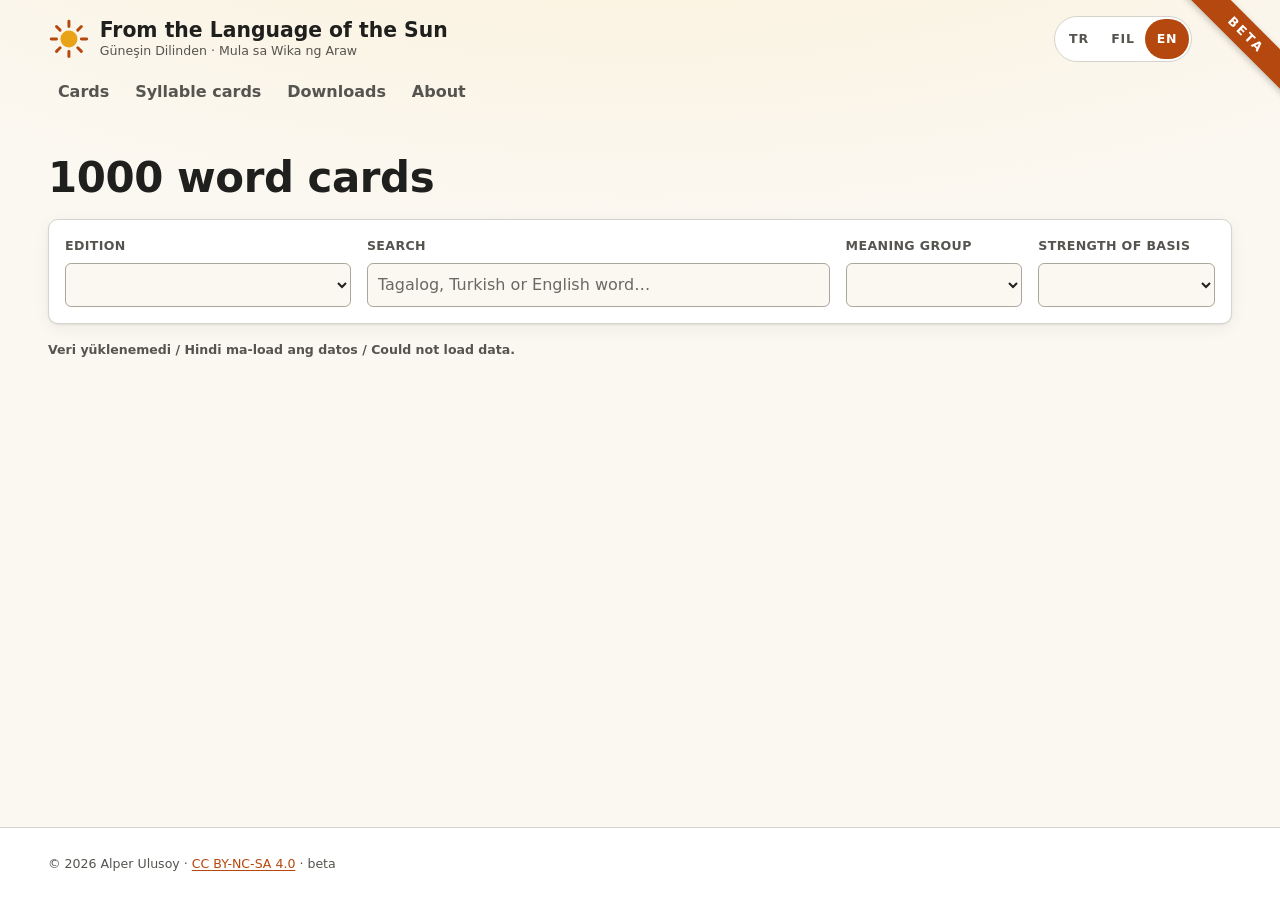
==== en/index.html @ 70baeb2d "Dil adresi: /en/" ====
<!doctype html>
<html lang="en" data-root="../" data-ui="en">
<head>
<meta charset="utf-8">

<meta name="viewport" content="width=device-width, initial-scale=1">
<title>Güneşin Dilinden · Mula sa Wika ng Araw · From the Language of the Sun (beta)</title>
<meta name="description" content="Ücretsiz 1000 kelimelik resimli kart projesi: Türkçe ↔ Filipince (Tagalog) ↔ English. Güneş Dil Teorisi okumaları ezber köprüsü olarak kullanılır.">
<meta name="theme-color" content="#B5480E">
<link rel="icon" href="data:image/svg+xml,%3Csvg xmlns='http://www.w3.org/2000/svg' viewBox='0 0 64 64'%3E%3Ccircle cx='32' cy='32' r='14' fill='%23E8A317'/%3E%3Cg stroke='%23B5480E' stroke-width='5' stroke-linecap='round'%3E%3Cpath d='M32 4v8M32 52v8M4 32h8M52 32h8M12 12l6 6M46 46l6 6M12 52l6-6M46 18l6-6'/%3E%3C/g%3E%3C/svg%3E">
<link rel="stylesheet" href="../style.css">
<link rel="canonical" href="https://alperu82.github.io/gunesin-dilinden/en/">
<link rel="alternate" hreflang="tr" href="https://alperu82.github.io/gunesin-dilinden/tr/">
<link rel="alternate" hreflang="fil" href="https://alperu82.github.io/gunesin-dilinden/fil/">
<link rel="alternate" hreflang="en" href="https://alperu82.github.io/gunesin-dilinden/en/">
</head>
<body>
<a class="skip" href="#main" data-i18n="skip">İçeriğe geç</a>
<div class="ribbon" aria-hidden="true"><span>BETA</span></div>

<header class="site-header">
  <div class="wrap header-row">
    <a class="brand" href="#/kartlar" aria-label="Güneşin Dilinden">
      <svg class="sun" viewBox="0 0 64 64" aria-hidden="true" focusable="false">
        <circle cx="32" cy="32" r="13" fill="#E8A317"/>
        <g stroke="#B5480E" stroke-width="4.5" stroke-linecap="round">
          <path d="M32 5v8M32 51v8M5 32h8M51 32h8M13 13l5.5 5.5M45.5 45.5 51 51M13 51l5.5-5.5M45.5 18.5 51 13"/>
        </g>
      </svg>
      <span class="brand-text">
        <span class="brand-title" id="brand-title">Güneşin Dilinden</span>
        <span class="brand-sub" id="brand-sub">Mula sa Wika ng Araw · From the Language of the Sun</span>
      </span>
    </a>
    <div class="lang" role="group" aria-label="Dil / Wika / Language" id="lang-switch">
      <button type="button" data-lang="tr" lang="tr">TR</button>
      <button type="button" data-lang="fil" lang="fil">FIL</button>
      <button type="button" data-lang="en" lang="en">EN</button>
    </div>
  </div>
  <nav class="wrap nav" aria-label="main">
    <a href="#/kartlar" data-route="kartlar" data-i18n="nav_cards">Kartlar</a>
    <a href="#/hece" data-route="hece" data-i18n="nav_hece">Hece kartları</a>
    <a href="#/indir" data-route="indir" data-i18n="nav_dl">İndir</a>
    <a href="#/hakkinda" data-route="hakkinda" data-i18n="nav_about">Hakkında</a>
  </nav>
</header>

<main id="main" class="wrap" tabindex="-1">
  <!-- KARTLAR -->
  <section id="page-kartlar" class="page" aria-labelledby="h-cards">
    <h1 id="h-cards" data-i18n="cards_h">1000 kelime kartı</h1>
    <p class="lead" id="edition-lead"></p>
    <form class="filters" id="filters" role="search" onsubmit="return false">
      <div class="field field-ed">
        <label for="f-ed" data-i18n="f_ed">Baskı</label>
        <select id="f-ed"></select>
      </div>
      <div class="field field-q">
        <label for="f-q" data-i18n="f_q">Ara</label>
        <input id="f-q" type="search" autocomplete="off" spellcheck="false">
      </div>
      <div class="field">
        <label for="f-g" data-i18n="f_g">Anlam grubu</label>
        <select id="f-g"></select>
      </div>
      <div class="field">
        <label for="f-s" data-i18n="f_s">Dayanak gücü</label>
        <select id="f-s"></select>
      </div>
    </form>
    <p class="count" id="count" role="status" aria-live="polite"></p>
    <ul class="grid" id="grid"></ul>
    <div class="more-wrap"><button type="button" class="btn" id="more" hidden data-i18n="more">Daha fazla göster</button></div>
  </section>

  <!-- HECE -->
  <section id="page-hece" class="page" aria-labelledby="h-hece" hidden>
    <h1 id="h-hece" data-i18n="hece_h">Hece kartları</h1>
    <p class="lead" data-i18n="hece_lead"></p>
    <div class="filters filters-one">
      <div class="field">
        <label for="hece-ed" data-i18n="f_ed">Baskı</label>
        <select id="hece-ed"></select>
      </div>
    </div>
    <ul class="hece-grid" id="hece-grid"></ul>
  </section>

  <!-- İNDİR -->
  <section id="page-indir" class="page" aria-labelledby="h-dl" hidden>
    <h1 id="h-dl" data-i18n="dl_h">İndir</h1>
    <p class="lead" data-i18n="dl_lead"></p>
    <ul class="dl-list" id="dl-list"></ul>
    <h2 data-i18n="dl_data_h">Açık veri</h2>
    <p data-i18n-html="dl_data"></p>
  </section>

  <!-- HAKKINDA -->
  <section id="page-hakkinda" class="page prose" aria-labelledby="h-about" hidden>
    <div id="about"></div>
  </section>
</main>

<footer class="site-footer">
  <div class="wrap">
    <p data-i18n-html="footer"></p>
  </div>
</footer>

<dialog id="modal" aria-labelledby="m-title">
  <div class="modal-inner">
    <div class="modal-bar">
      <button type="button" class="icon-btn" id="m-prev" data-i18n-aria="prev">&#8592;</button>
      <span class="modal-no" id="m-no"></span>
      <button type="button" class="icon-btn" id="m-next" data-i18n-aria="next">&#8594;</button>
      <button type="button" class="icon-btn close" id="m-close" data-i18n-aria="close">&#10005;</button>
    </div>
    <div id="m-body"></div>
  </div>
</dialog>

<noscript><p class="wrap note">Bu site JavaScript gerektirir. · Kailangan ng JavaScript. · This site needs JavaScript.</p></noscript>
<script src="../app.js" defer></script>
</body>
</html>
---- style.css ----
/* Güneşin Dilinden — beta site
   Altın oran ölçeği (φ = 1.618): boşluk ve yazı boyları φ'nin kuvvetleri.
   Renkler kitaptaki kart paletinden (pictograph/layout_w3.json). Önce mobil. */

:root {
  --phi: 1.618;
  /* boşluk: 1rem × φ^n */
  --s-2: 0.382rem;
  --s-1: 0.618rem;
  --s0: 1rem;
  --s1: 1.618rem;
  --s2: 2.618rem;
  --s3: 4.236rem;
  /* yazı */
  --t-1: 0.786rem;   /* √φ⁻¹ */
  --t0: 1rem;
  --t1: 1.272rem;    /* √φ */
  --t2: 1.618rem;
  --t3: 2.058rem;    /* φ^1.5 */
  --t4: 2.618rem;

  /* kart paleti */
  --ink: #1F1F1D;
  --ink-2: #55544F;
  --ink-3: #6A6862;      /* layout #73716B, kontrast için bir ton koyu */
  --line: #D5D3CB;
  --box: #F4F3EF;
  --box-line: #DEDCD4;
  --paper: #FBF8F1;
  --white: #FFFFFF;
  /* güneş */
  --sun: #B5480E;        /* G3 sıcaklık */
  --sun-deep: #8A5200;   /* G1 güneş */
  --gold: #E8A317;       /* yalnız süs, metin için değil */
  --gold-soft: #FBEFD5;
  --focus: #1B6EC2;      /* G7 */
  --radius: 0.618rem;
  --shadow: 0 1px 2px rgb(31 31 29 / 8%), 0 4px 16px rgb(31 31 29 / 6%);
  --font: system-ui, -apple-system, "Segoe UI", Roboto, "Noto Sans", Helvetica, Arial, sans-serif;
  color-scheme: light;
}

*, *::before, *::after { box-sizing: border-box; }
html { -webkit-text-size-adjust: 100%; }
body {
  margin: 0;
  font-family: var(--font);
  font-size: var(--t0);
  line-height: 1.618;
  color: var(--ink);
  background: var(--paper);
  background-image: radial-gradient(ellipse 120% 40rem at 50% -14rem, var(--gold-soft), transparent 70%);
  background-repeat: no-repeat;
  min-height: 100vh;
  display: flex;
  flex-direction: column;
}
main { flex: 1; outline: none; }
main:focus, main:focus-visible { outline: none; }
img, svg { max-width: 100%; }
h1, h2, h3 { line-height: 1.236; margin: 0 0 var(--s-1); }
h1 { font-size: var(--t3); letter-spacing: -0.01em; }
h2 { font-size: var(--t2); margin-top: var(--s2); }
h3 { font-size: var(--t1); margin-top: var(--s1); }
p { margin: 0 0 var(--s0); }
a { color: var(--sun); text-underline-offset: 0.18em; }
a:hover { color: var(--sun-deep); }

:focus-visible {
  outline: 3px solid var(--focus);
  outline-offset: 2px;
  border-radius: 4px;
}

.wrap { width: 100%; max-width: 76rem; margin: 0 auto; padding: 0 var(--s0); }

.skip {
  position: absolute; left: var(--s0); top: -4rem; z-index: 100;
  background: var(--ink); color: var(--white); padding: var(--s-1) var(--s0); border-radius: var(--radius);
}
.skip:focus { top: var(--s0); color: var(--white); }

/* ---------- BETA şeridi ---------- */
.ribbon {
  position: fixed; top: 0; right: 0; z-index: 50; width: 6.854rem; height: 6.854rem;
  overflow: hidden; pointer-events: none;
}
.ribbon span {
  position: absolute; top: 1.3rem; right: -2.35rem; width: 9rem; transform: rotate(45deg);
  background: var(--sun); color: var(--white); text-align: center;
  font-weight: 800; font-size: var(--t-1); letter-spacing: 0.2em; padding: 0.236rem 0;
  box-shadow: 0 2px 6px rgb(0 0 0 / 22%);
}

/* ---------- başlık ---------- */
.site-header { padding-top: var(--s0); }
.header-row { display: flex; align-items: center; gap: var(--s0); flex-wrap: wrap; padding-right: 3.5rem; }
.brand { display: flex; align-items: center; gap: var(--s-1); text-decoration: none; color: var(--ink); min-width: 0; flex: 1 1 14rem; }
.brand:hover { color: var(--ink); }
.sun { width: 2.618rem; height: 2.618rem; flex: none; }
.brand-text { display: flex; flex-direction: column; min-width: 0; }
.brand-title { font-weight: 800; font-size: var(--t1); line-height: 1.2; }
.brand-sub { font-size: var(--t-1); color: var(--ink-2); line-height: 1.35; }

.lang { display: inline-flex; border: 1px solid var(--line); border-radius: 999px; background: var(--white); padding: 2px; }
.lang button {
  font: inherit; font-size: var(--t-1); font-weight: 700; letter-spacing: 0.06em;
  border: 0; background: transparent; color: var(--ink-2); cursor: pointer;
  min-width: 2.75rem; min-height: 2.5rem; padding: 0 var(--s-1); border-radius: 999px;
}
.lang button[aria-pressed="true"] { background: var(--sun); color: var(--white); }

.nav { display: flex; gap: var(--s-2); overflow-x: auto; padding-top: var(--s-1); padding-bottom: var(--s-1); scrollbar-width: none; }
.nav::-webkit-scrollbar { display: none; }
.nav a {
  flex: none; text-decoration: none; color: var(--ink-2); font-weight: 600;
  padding: var(--s-2) var(--s-1); border-radius: var(--radius); min-height: 2.75rem; display: inline-flex; align-items: center;
  border-bottom: 3px solid transparent;
}
.nav a:hover { color: var(--ink); background: rgb(232 163 23 / 12%); }
.nav a[aria-current="page"] { color: var(--ink); border-bottom-color: var(--gold); border-radius: var(--radius) var(--radius) 0 0; }

/* ---------- sayfalar ---------- */
.page { padding: var(--s1) 0 var(--s2); }
.lead { color: var(--ink-2); font-size: var(--t1); max-width: 42rem; line-height: 1.5; }
.note {
  border-left: 4px solid var(--gold); background: var(--white); padding: var(--s-1) var(--s0);
  border-radius: 0 var(--radius) var(--radius) 0; color: var(--ink-2); max-width: 46rem; margin: 0 0 var(--s0);
}

/* ---------- filtreler ---------- */
.filters {
  display: grid; grid-template-columns: 1fr 1fr; gap: var(--s-1) var(--s0); align-items: end;
  background: var(--white); border: 1px solid var(--line); border-radius: var(--radius);
  padding: var(--s0); box-shadow: var(--shadow);
}
.field { display: flex; flex-direction: column; gap: var(--s-2); min-width: 0; }
.field-ed, .field-q { grid-column: 1 / -1; }
.field label { font-size: var(--t-1); font-weight: 700; color: var(--ink-2); letter-spacing: 0.03em; text-transform: uppercase; }
.field select, .field input {
  font: inherit; color: var(--ink); background: var(--paper);
  border: 1px solid #A9A69C; border-radius: calc(var(--radius) * 0.618);
  min-height: 2.75rem; padding: 0 var(--s-1); width: 100%;
}
.field input::placeholder { color: var(--ink-3); }
.count { color: var(--ink-2); margin: var(--s0) 0 var(--s-1); font-size: var(--t-1); font-weight: 600; }

/* ---------- kart ızgarası ---------- */
.grid {
  list-style: none; margin: 0; padding: 0;
  display: grid; grid-template-columns: 1fr; gap: var(--s0);
}
.tile {
  display: block; width: 100%; padding: 0; border: 0; background: none; cursor: pointer;
  text-align: left; font: inherit; color: inherit; border-radius: 12px;
}
.tile .img {
  display: block; width: 100%; height: auto; aspect-ratio: 342 / 212; background: var(--white);
  border-radius: 9px; box-shadow: var(--shadow); transition: transform .15s ease, box-shadow .15s ease;
}
.tile .img.hcard { display: flex; }
.hcard > span { display: block; }
.hcard .bx { display: flex; }
.tile img.img { object-fit: contain; }
.tile:hover .img { transform: translateY(-2px); box-shadow: 0 2px 4px rgb(31 31 29 / 10%), 0 10px 24px rgb(31 31 29 / 10%); }
.tile:focus-visible { outline-offset: 4px; }

/* SVG olmayan baskı için HTML kart (EN) */
.hcard {
  position: relative; display: flex; flex-direction: column; justify-content: space-between;
  padding: var(--s-1) var(--s0) var(--s-1) calc(var(--s0) + 6px); overflow: hidden;
  border: 1px solid var(--line);
}
.hcard::before { content: ""; position: absolute; left: 0; top: 0; bottom: 0; width: 6px; background: var(--gc, var(--ink-3)); }
.hcard .meta { font-size: var(--t-1); color: var(--ink-3); letter-spacing: 0.05em; text-transform: uppercase; }
.hcard .meta b { color: var(--gc); }
.hcard .w { font-size: var(--t3); margin-top: var(--s-2); font-weight: 700; line-height: 1.1; overflow-wrap: anywhere; }
.hcard .seg { font-size: var(--t-1); color: var(--ink-2); }
.hcard .bx { display: flex; gap: var(--s-2); flex-wrap: wrap; }
.hcard .bx span { font-size: var(--t-1); background: var(--box); border: 1px solid var(--box-line); border-radius: 3px; padding: 0 var(--s-2); }
.hcard .bx span.root { border-color: var(--gc); color: var(--gc); font-weight: 700; }
.hcard .m { font-size: var(--t1); font-weight: 600; border-top: 1px solid var(--line); padding-top: var(--s-2); }
.hcard .m small { font-weight: 400; color: var(--ink-3); font-size: var(--t-1); }

.more-wrap { text-align: center; padding-top: var(--s1); }
.btn {
  font: inherit; font-weight: 700; cursor: pointer; color: var(--white); background: var(--sun);
  border: 0; border-radius: 999px; min-height: 2.75rem; padding: 0 var(--s1);
}
.btn:hover { background: var(--sun-deep); }
.btn.ghost { background: var(--white); color: var(--sun); border: 1px solid var(--sun); }

/* ---------- modal ---------- */
dialog {
  border: 0; padding: 0; width: 100%; max-width: 100%; max-height: 100%; height: 100%; margin: 0;
  background: var(--paper); color: var(--ink);
}
dialog::backdrop { background: rgb(31 31 29 / 55%); }
.modal-inner { max-width: 47rem; margin: 0 auto; padding: var(--s-1) var(--s0) var(--s2); }
.modal-bar {
  position: sticky; top: 0; z-index: 2; display: flex; align-items: center; gap: var(--s-2);
  background: var(--paper); padding: var(--s-2) 0; border-bottom: 1px solid var(--line); margin-bottom: var(--s0);
}
.modal-no { flex: 1; text-align: center; font-size: var(--t-1); color: var(--ink-2); font-variant-numeric: tabular-nums; }
.icon-btn {
  font: inherit; font-size: var(--t1); line-height: 1; cursor: pointer;
  width: 2.75rem; height: 2.75rem; border-radius: 50%; border: 1px solid var(--line); background: var(--white); color: var(--ink);
}
.icon-btn:hover { border-color: var(--sun); color: var(--sun); }
.icon-btn:disabled { opacity: .35; cursor: default; }
.icon-btn.close { margin-left: var(--s-1); }

.d-card { display: block; width: 100%; height: auto; aspect-ratio: 342 / 212; background: var(--white); border-radius: 9px; box-shadow: var(--shadow); }
.d-head { margin: var(--s0) 0 var(--s-1); }
.d-head h2 { margin: 0; font-size: var(--t4); line-height: 1.1; overflow-wrap: anywhere; }
.d-pron { color: var(--ink-2); font-size: var(--t1); }
.d-mean { font-size: var(--t2); font-weight: 600; margin: var(--s-2) 0 0; }
.badges { display: flex; flex-wrap: wrap; gap: var(--s-2); margin: var(--s-1) 0 var(--s0); }
.badge {
  display: inline-flex; align-items: center; gap: 0.382em; font-size: var(--t-1); font-weight: 700;
  padding: 0.15rem var(--s-1); border-radius: 999px; background: var(--white); border: 1px solid var(--line); color: var(--ink-2);
}
.badge .dot { width: 0.618em; height: 0.618em; border-radius: 50%; background: var(--gc, var(--ink-3)); }
.badge.s-kaynak { border-color: #3F7013; color: #2F560E; }
.badge.s-emsal { border-color: #1B6EC2; color: #155A9F; }
.badge.s-köprü { border-color: #8A5200; color: #7A4900; }
.pips { letter-spacing: 1px; }

.sec { background: var(--white); border: 1px solid var(--line); border-radius: var(--radius); padding: var(--s0); margin-bottom: var(--s0); }
.sec h3 { margin: 0 0 var(--s-1); font-size: var(--t-1); text-transform: uppercase; letter-spacing: 0.08em; color: var(--ink-2); }
.sec p:last-child { margin-bottom: 0; }
.seg-line { font-family: ui-monospace, "SFMono-Regular", Menlo, Consolas, monospace; font-size: var(--t1); margin-bottom: var(--s-1); }
.boxes { display: flex; flex-wrap: wrap; gap: var(--s-1); margin: 0 0 var(--s-1); padding: 0; list-style: none; }
.boxes li {
  background: var(--box); border: 1px solid var(--box-line); border-radius: 4px; padding: var(--s-2) var(--s-1);
  min-width: 4.236rem; text-align: center; line-height: 1.3;
}
.boxes li.root { border: 2px solid var(--gc); background: var(--white); }
.boxes .g { display: block; font-weight: 700; font-size: var(--t1); }
.boxes li.root .g { color: var(--gc); }
.boxes .a { display: block; font-size: var(--t-1); color: var(--ink-2); }
.boxes .a i { color: var(--ink-3); }
.ez { font-style: italic; font-size: var(--t1); line-height: 1.45; }
.basis { font-size: var(--t-1); color: var(--ink-2); }
.bridge { font-size: var(--t1); font-style: italic; color: var(--sun-deep); }
.ex p { margin: 0; }
.ex .t { font-size: var(--t1); font-weight: 600; }
.ex .u { color: var(--ink-2); }
table.cj { border-collapse: collapse; width: 100%; font-size: var(--t0); }
table.cj th, table.cj td { text-align: left; padding: var(--s-2) var(--s-1); border-bottom: 1px solid var(--box-line); vertical-align: top; }
table.cj th { font-size: var(--t-1); color: var(--ink-2); font-weight: 700; text-transform: uppercase; letter-spacing: .05em; }
.muted { color: var(--ink-3); }

/* ---------- hece ---------- */
.hece-grid { list-style: none; margin: 0; padding: 0; display: grid; grid-template-columns: 1fr; gap: var(--s1); }
.hece { background: var(--white); border: 1px solid var(--line); border-radius: var(--radius); overflow: hidden; box-shadow: var(--shadow); display: flex; flex-direction: column; }
.hece img { display: block; width: 100%; aspect-ratio: 342 / 212; background: var(--white); border-bottom: 1px solid var(--line); }
.hece .body { padding: var(--s-1) var(--s0) var(--s0); border-top: 4px solid var(--gc, var(--ink-3)); }
.hece .glyph { font-family: ui-monospace, Menlo, Consolas, monospace; font-weight: 700; font-size: var(--t1); }
.hece dl { display: grid; grid-template-columns: auto 1fr; gap: 0 var(--s-1); margin: var(--s-2) 0; font-size: var(--t-1); }
.hece dt { font-weight: 700; color: var(--ink-2); }
.hece dd { margin: 0; }
.hece details { font-size: var(--t-1); color: var(--ink-2); }
.hece summary { cursor: pointer; font-weight: 700; color: var(--sun); min-height: 2.75rem; display: flex; align-items: center; }

/* ---------- indir ---------- */
.dl-list { list-style: none; margin: 0 0 var(--s1); padding: 0; display: grid; gap: var(--s0); }
.dl-item { display: flex; flex-wrap: wrap; align-items: center; gap: var(--s-1) var(--s0); background: var(--white); border: 1px solid var(--line); border-radius: var(--radius); padding: var(--s0); box-shadow: var(--shadow); }
.dl-item .info { flex: 1 1 16rem; min-width: 0; }
.dl-item .name { font-weight: 700; font-size: var(--t1); display: block; }
.dl-item .file { font-size: var(--t-1); color: var(--ink-3); overflow-wrap: anywhere; }
.draft {
  display: inline-block; font-size: var(--t-1); font-weight: 800; letter-spacing: 0.1em;
  color: #8E1B17; border: 2px solid #B3231F; border-radius: 4px; padding: 0 var(--s-2); margin-left: var(--s-2); vertical-align: middle;
}

/* ---------- hakkında ---------- */
.prose { max-width: 46rem; }
.prose li { margin-bottom: var(--s-2); }
.honest { border-left: 4px solid var(--sun); background: var(--white); padding: var(--s0); border-radius: 0 var(--radius) var(--radius) 0; }
.cite { font-size: var(--t-1); background: var(--white); border: 1px dashed var(--line); padding: var(--s0); border-radius: var(--radius); }
.strength-tbl { border-collapse: collapse; width: 100%; font-size: var(--t-1); margin-bottom: var(--s0); }
.strength-tbl th, .strength-tbl td { border-bottom: 1px solid var(--line); padding: var(--s-2) var(--s-1); text-align: left; vertical-align: top; }

/* ---------- alt bilgi ---------- */
.site-footer { border-top: 1px solid var(--line); background: var(--white); padding: var(--s1) 0; font-size: var(--t-1); color: var(--ink-2); }
.site-footer p { margin: 0; }

/* ---------- geniş ekranlar ---------- */
@media (min-width: 40rem) {
  .grid { grid-template-columns: repeat(2, 1fr); }
  .hece-grid { grid-template-columns: repeat(2, 1fr); }
  .filters { grid-template-columns: repeat(4, 1fr); }
  .field-ed { grid-column: span 2; }
  .field-q { grid-column: span 2; }
  dialog { width: min(52rem, 94vw); height: auto; max-height: 92vh; margin: auto; border-radius: 16px; box-shadow: 0 20px 60px rgb(0 0 0 / 30%); }
  .modal-inner { padding: var(--s-1) var(--s1) var(--s1); }
}
@media (min-width: 64rem) {
  h1 { font-size: var(--t4); }
  .grid { grid-template-columns: repeat(3, 1fr); gap: var(--s1); }
  .hece-grid { grid-template-columns: repeat(3, 1fr); }
  .filters { grid-template-columns: 1.618fr 2.618fr 1fr 1fr; }
  .field-ed, .field-q { grid-column: auto; }
  .d-split { display: grid; grid-template-columns: 1fr 1fr; gap: var(--s0); }
}

@media (prefers-reduced-motion: reduce) {
  * { transition: none !important; scroll-behavior: auto !important; }
}
@media print {
  .ribbon, .site-header, .filters, .more-wrap, .site-footer { display: none; }
}

/* ---------- yer tutucular (SVG paketi gelene kadar) ---------- */
.ph { display: flex; align-items: center; justify-content: center; color: var(--ink-3); font-weight: 700; font-size: var(--t1); }
.tile .ph:not(.hcard) { border: 1px solid var(--line); }
.hece .ph { aspect-ratio: 342 / 212; background: var(--box); border-bottom: 1px solid var(--line); }
.d-card.ph { background: var(--box); }
.d-imgwrap { margin: 0 0 var(--s0); }
.parts { list-style: none; margin: var(--s-1) 0 0; padding: 0; display: grid; gap: var(--s-2); }
.parts li { display: flex; align-items: center; gap: var(--s-1); flex-wrap: wrap; }
.parts .btn { display: inline-flex; align-items: center; text-decoration: none; min-width: 6.854rem; justify-content: center; }
code { font-family: ui-monospace, Menlo, Consolas, monospace; background: var(--box); padding: 0 0.236em; border-radius: 3px; }
.filters-one { grid-template-columns: 1fr !important; max-width: 26rem; margin-bottom: var(--s1); }
.filters-one .field { grid-column: auto !important; }
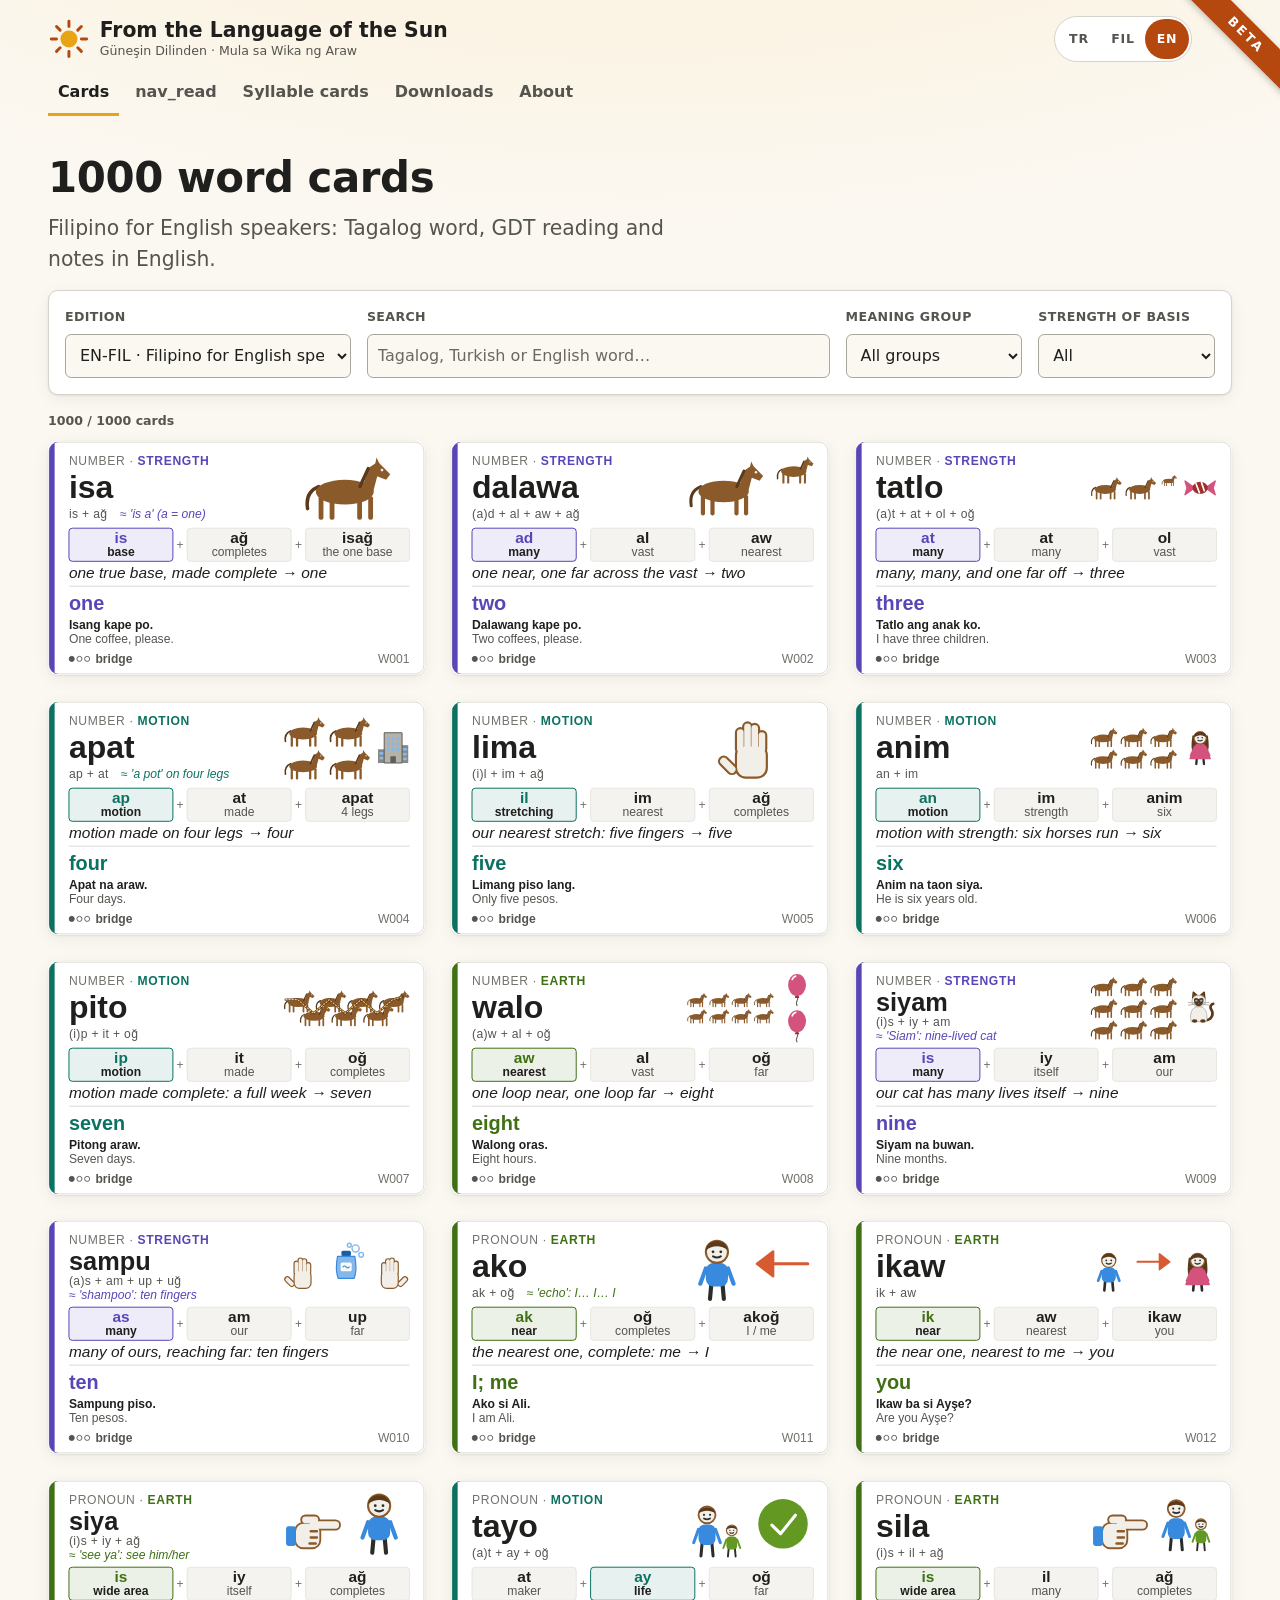
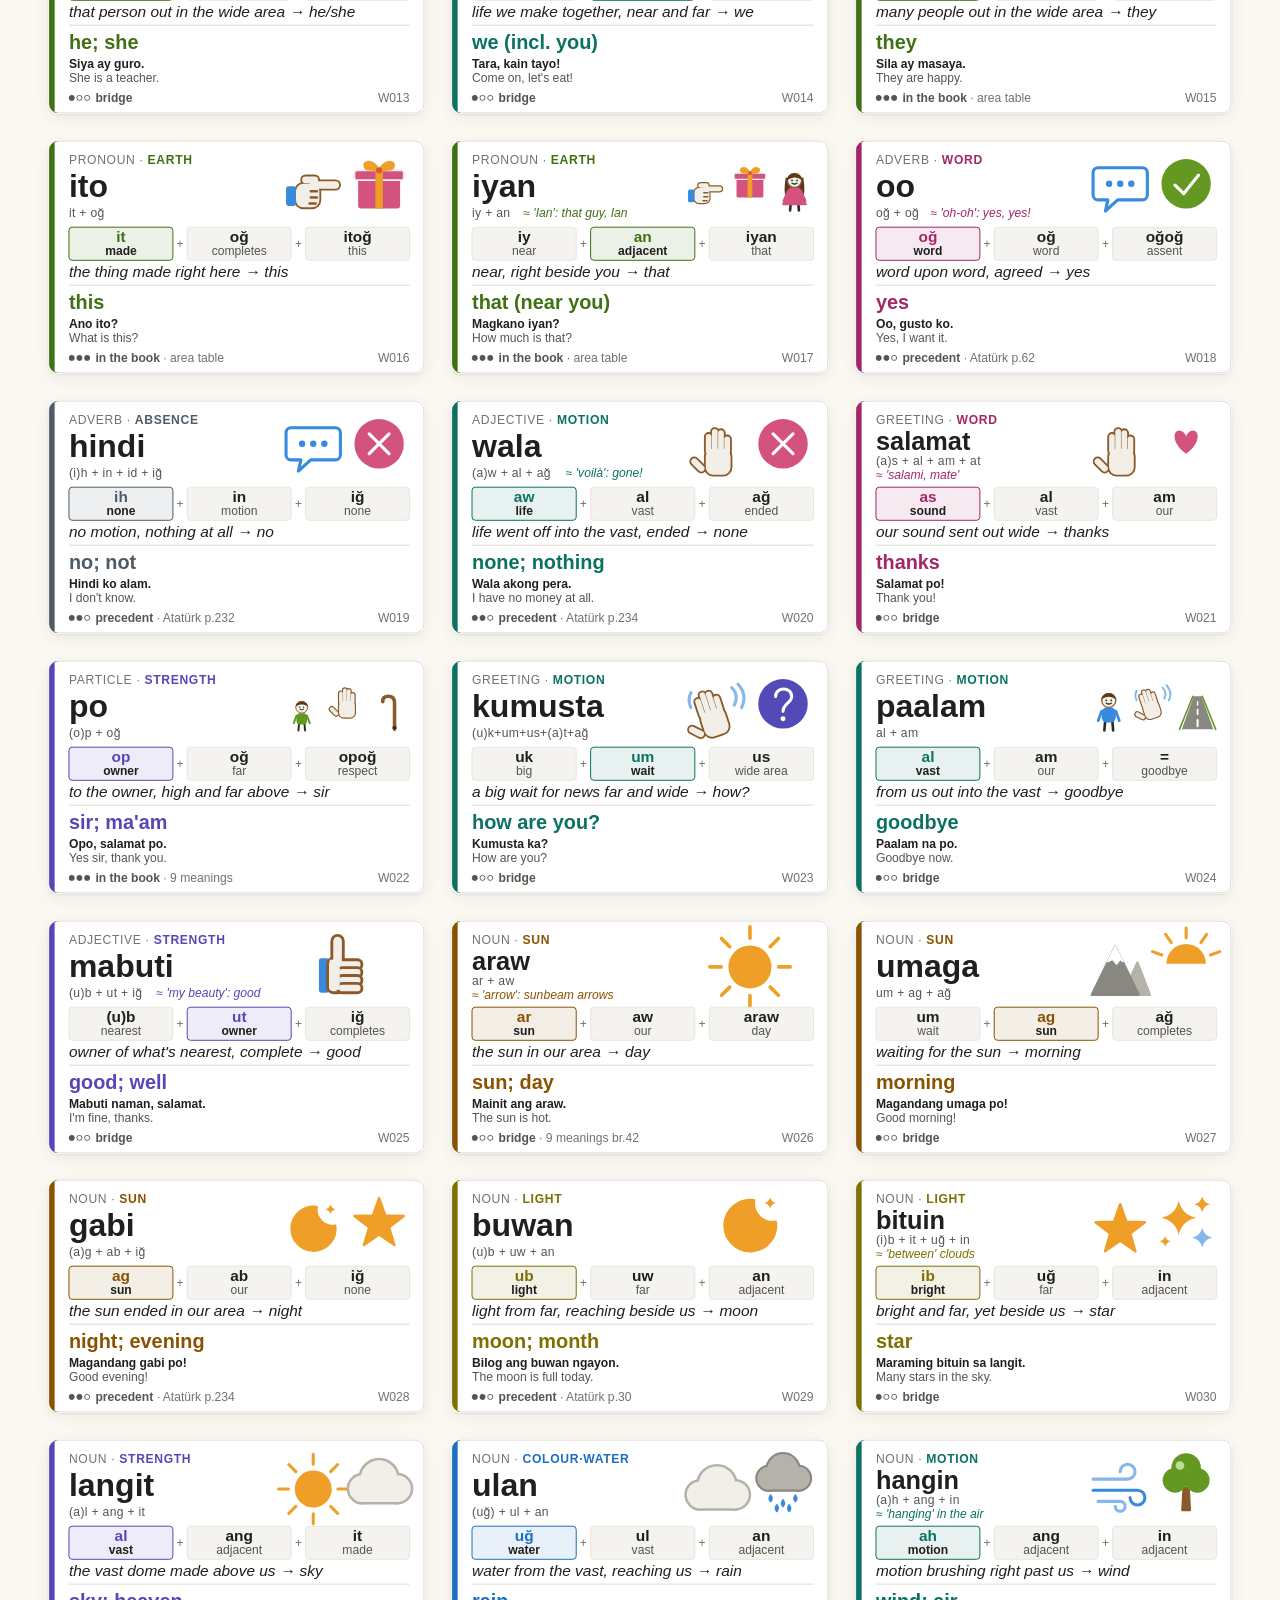
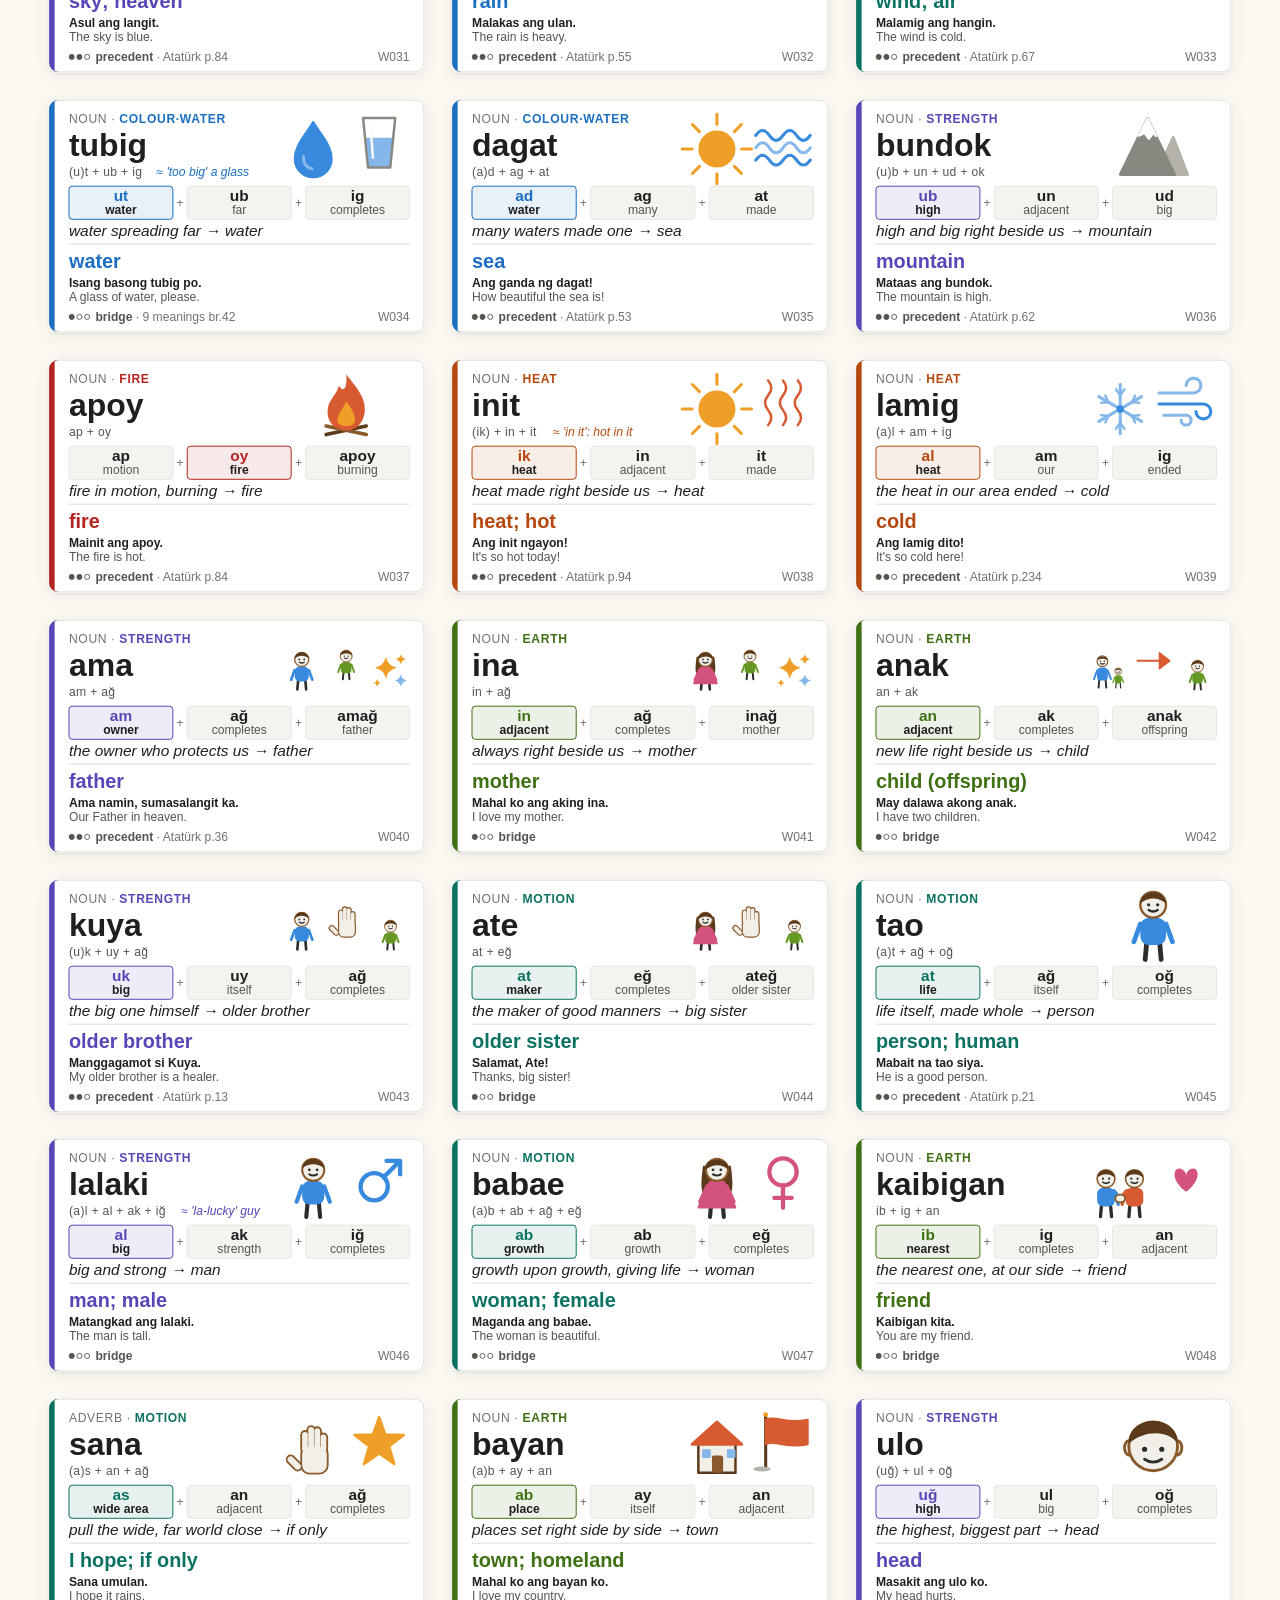
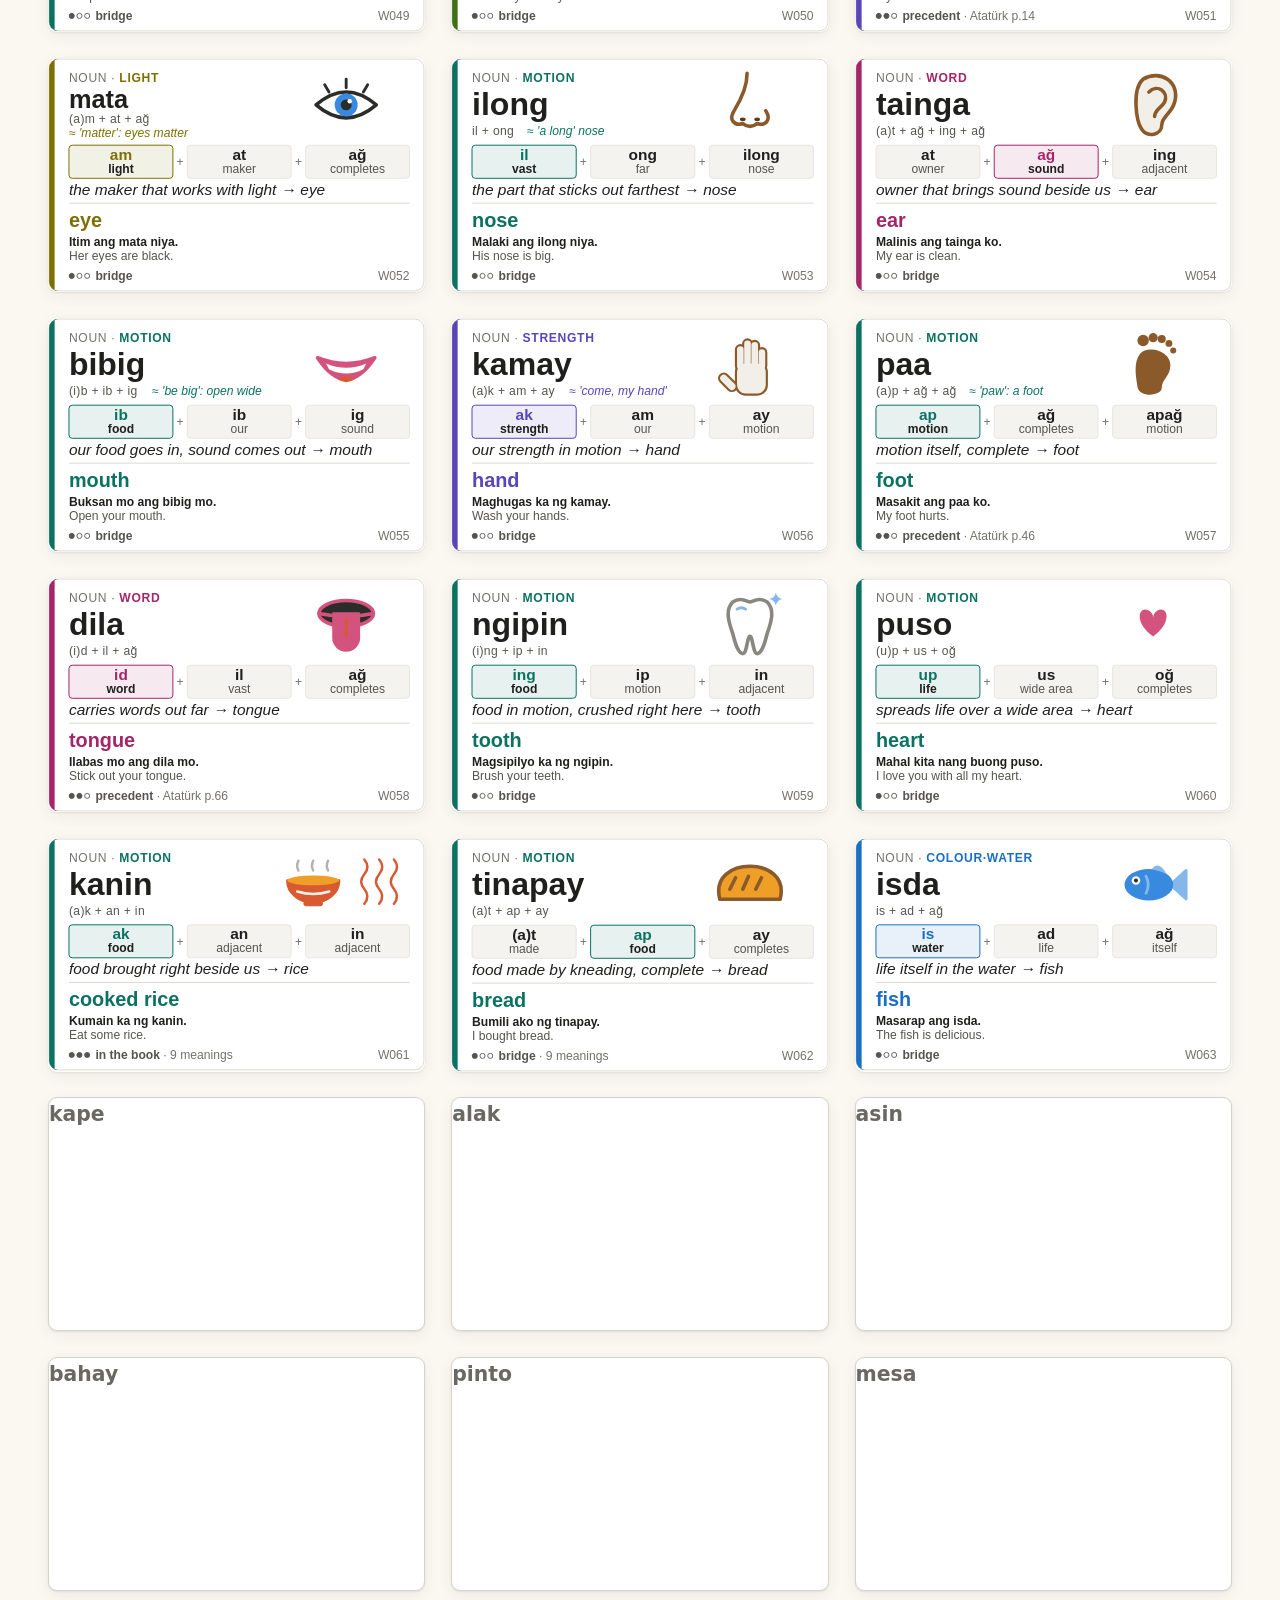
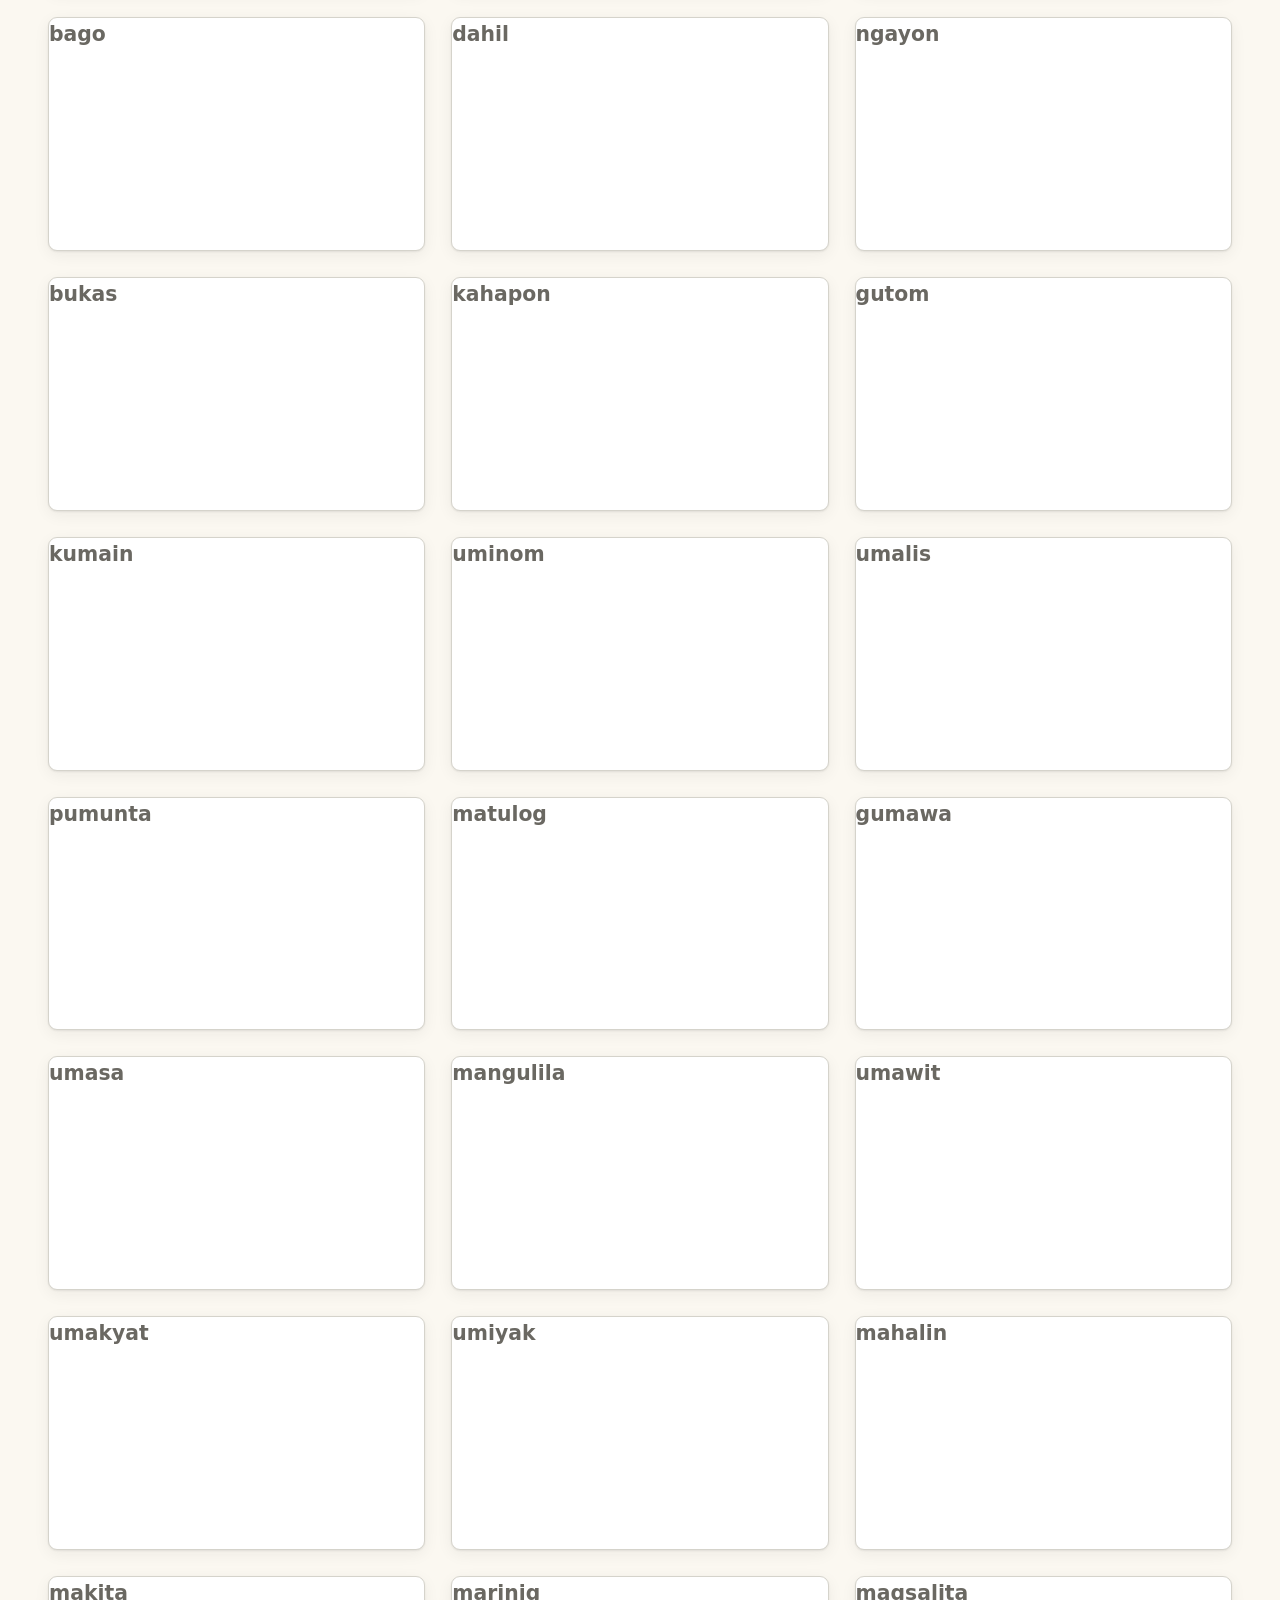
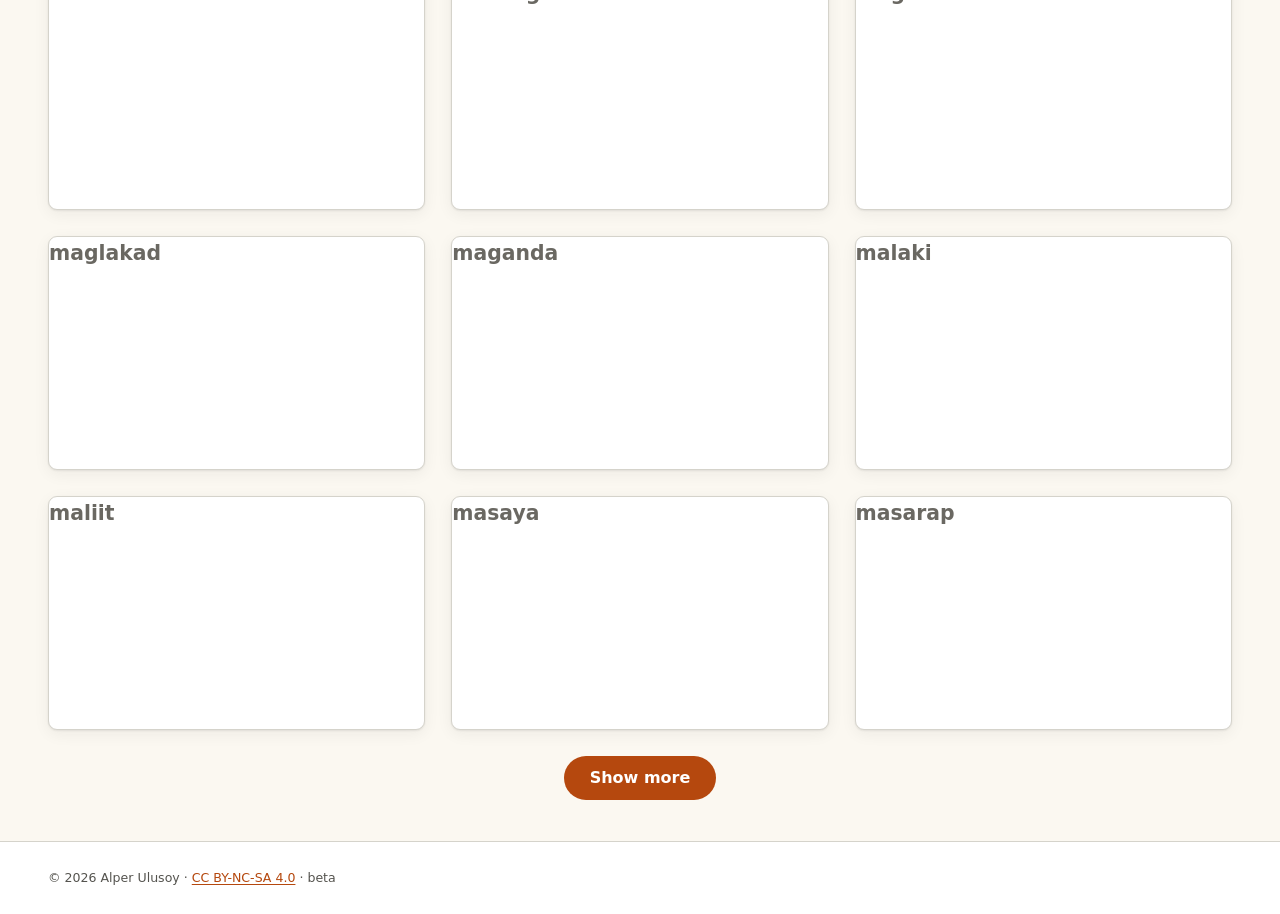
==== commit df8c342f: "EN sayfası: Reading menüsü" ====
--- a/en/index.html
+++ b/en/index.html
@@ -40,6 +40,7 @@
   </div>
   <nav class="wrap nav" aria-label="main">
     <a href="#/kartlar" data-route="kartlar" data-i18n="nav_cards">Kartlar</a>
+    <a href="#/okuma" data-route="okuma" data-i18n="nav_read">Okuma</a>
     <a href="#/hece" data-route="hece" data-i18n="nav_hece">Hece kartları</a>
     <a href="#/indir" data-route="indir" data-i18n="nav_dl">İndir</a>
     <a href="#/hakkinda" data-route="hakkinda" data-i18n="nav_about">Hakkında</a>
@@ -72,6 +73,23 @@
     <p class="count" id="count" role="status" aria-live="polite"></p>
     <ul class="grid" id="grid"></ul>
     <div class="more-wrap"><button type="button" class="btn" id="more" hidden data-i18n="more">Daha fazla göster</button></div>
+  </section>
+
+  <!-- OKUMA (K17) -->
+  <section id="page-okuma" class="page" aria-labelledby="h-read" hidden>
+    <div id="okuma-list-wrap">
+      <h1 id="h-read" data-i18n="read_h">Okuma metinleri</h1>
+      <p class="lead" data-i18n="read_lead"></p>
+      <div class="filters filters-one">
+        <div class="field">
+          <label for="okuma-ed" data-i18n="f_ed">Baskı</label>
+          <select id="okuma-ed"></select>
+        </div>
+      </div>
+      <div id="okuma-ver"></div>
+      <ol class="ok-list" id="okuma-list"></ol>
+    </div>
+    <article id="okuma" class="ok-view" hidden></article>
   </section>
 
   <!-- HECE -->
@@ -111,6 +129,7 @@
 <dialog id="modal" aria-labelledby="m-title">
   <div class="modal-inner">
     <div class="modal-bar">
+      <button type="button" class="btn ghost m-back" id="m-back" hidden>&#8592;</button>
       <button type="button" class="icon-btn" id="m-prev" data-i18n-aria="prev">&#8592;</button>
       <span class="modal-no" id="m-no"></span>
       <button type="button" class="icon-btn" id="m-next" data-i18n-aria="next">&#8594;</button>
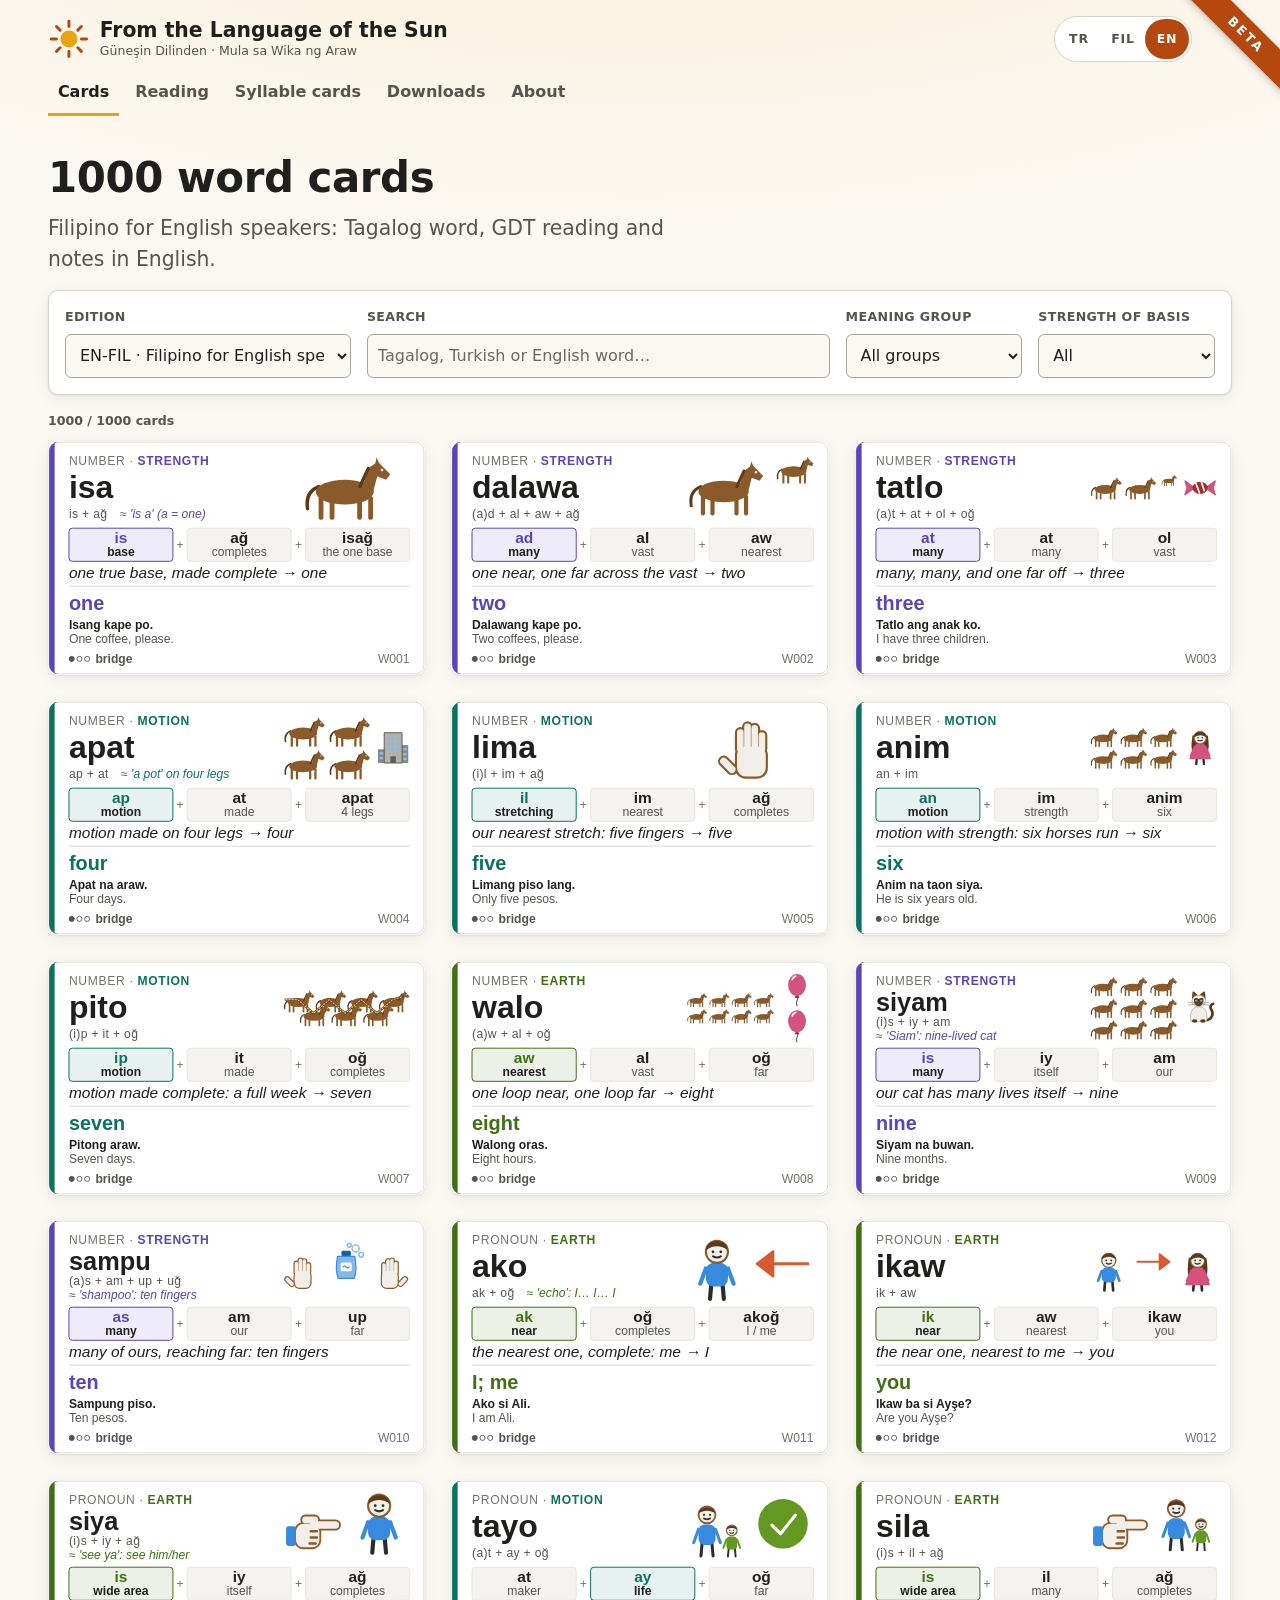
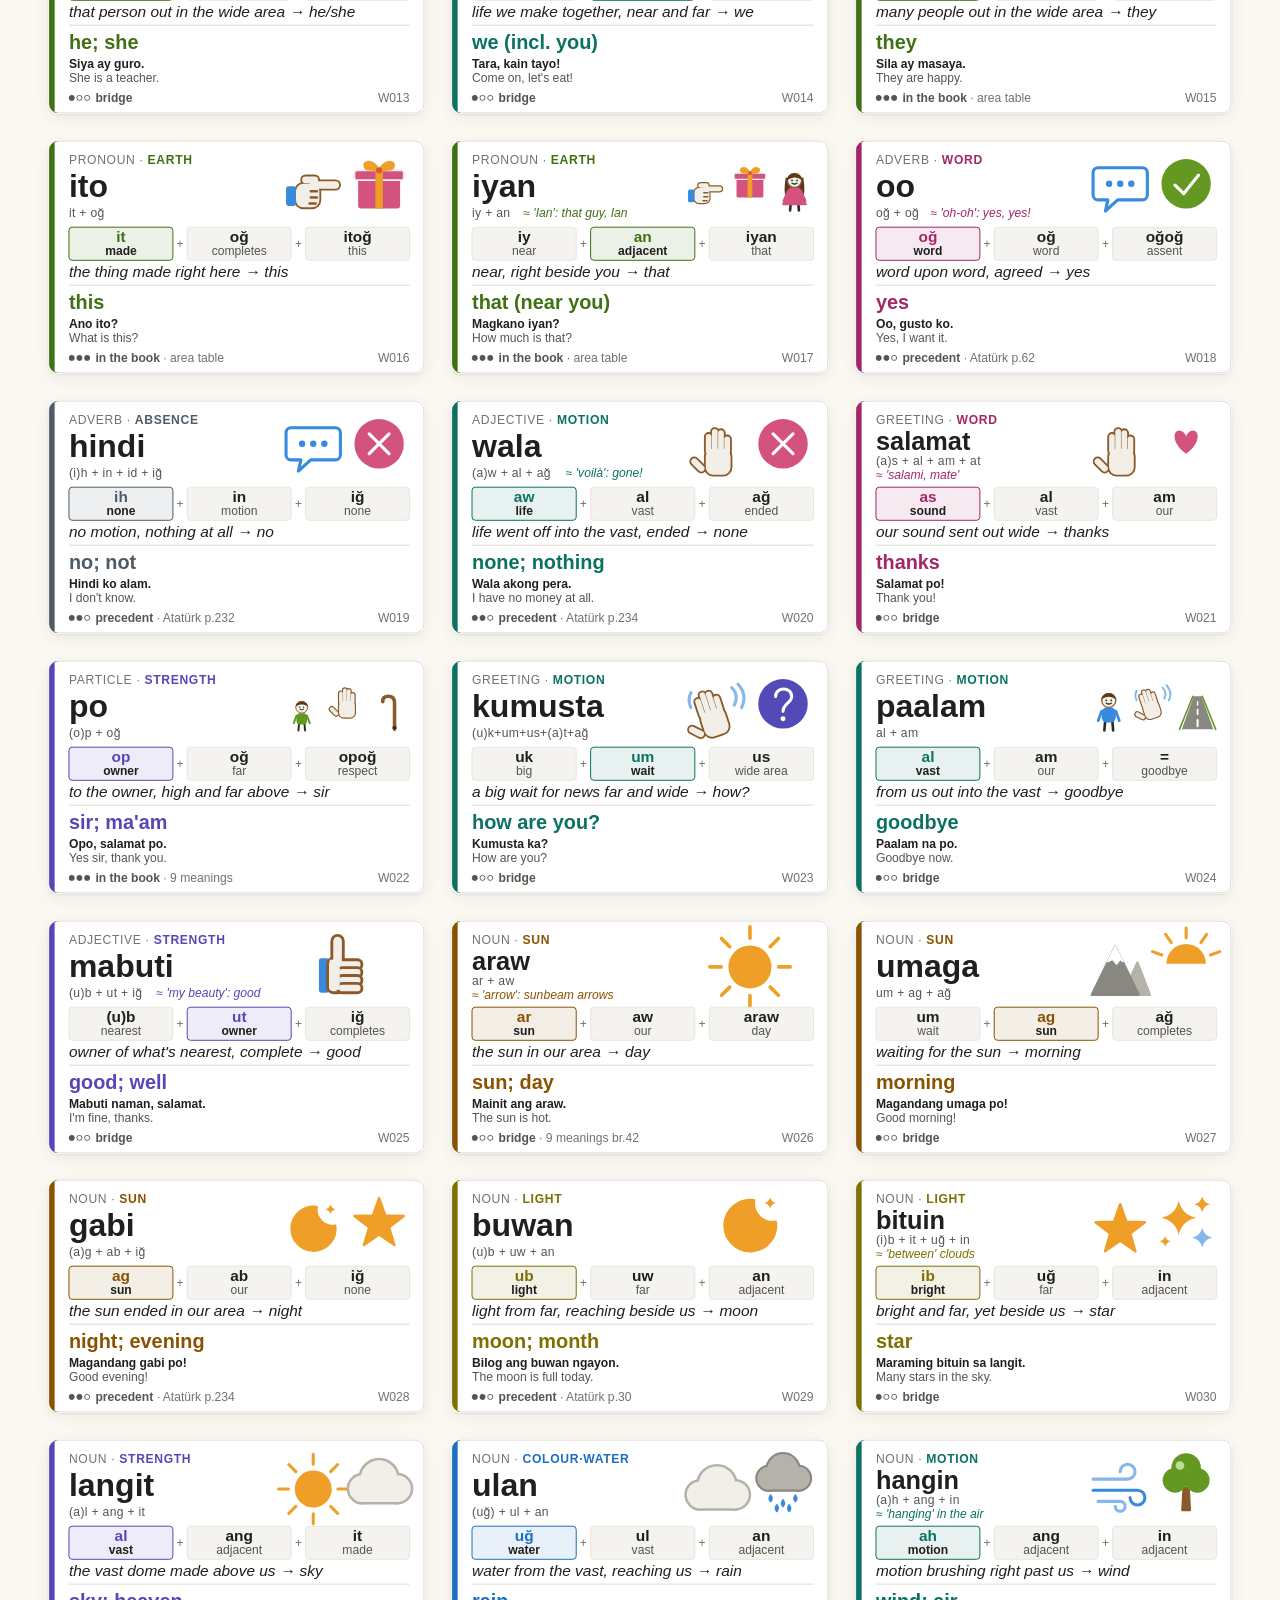
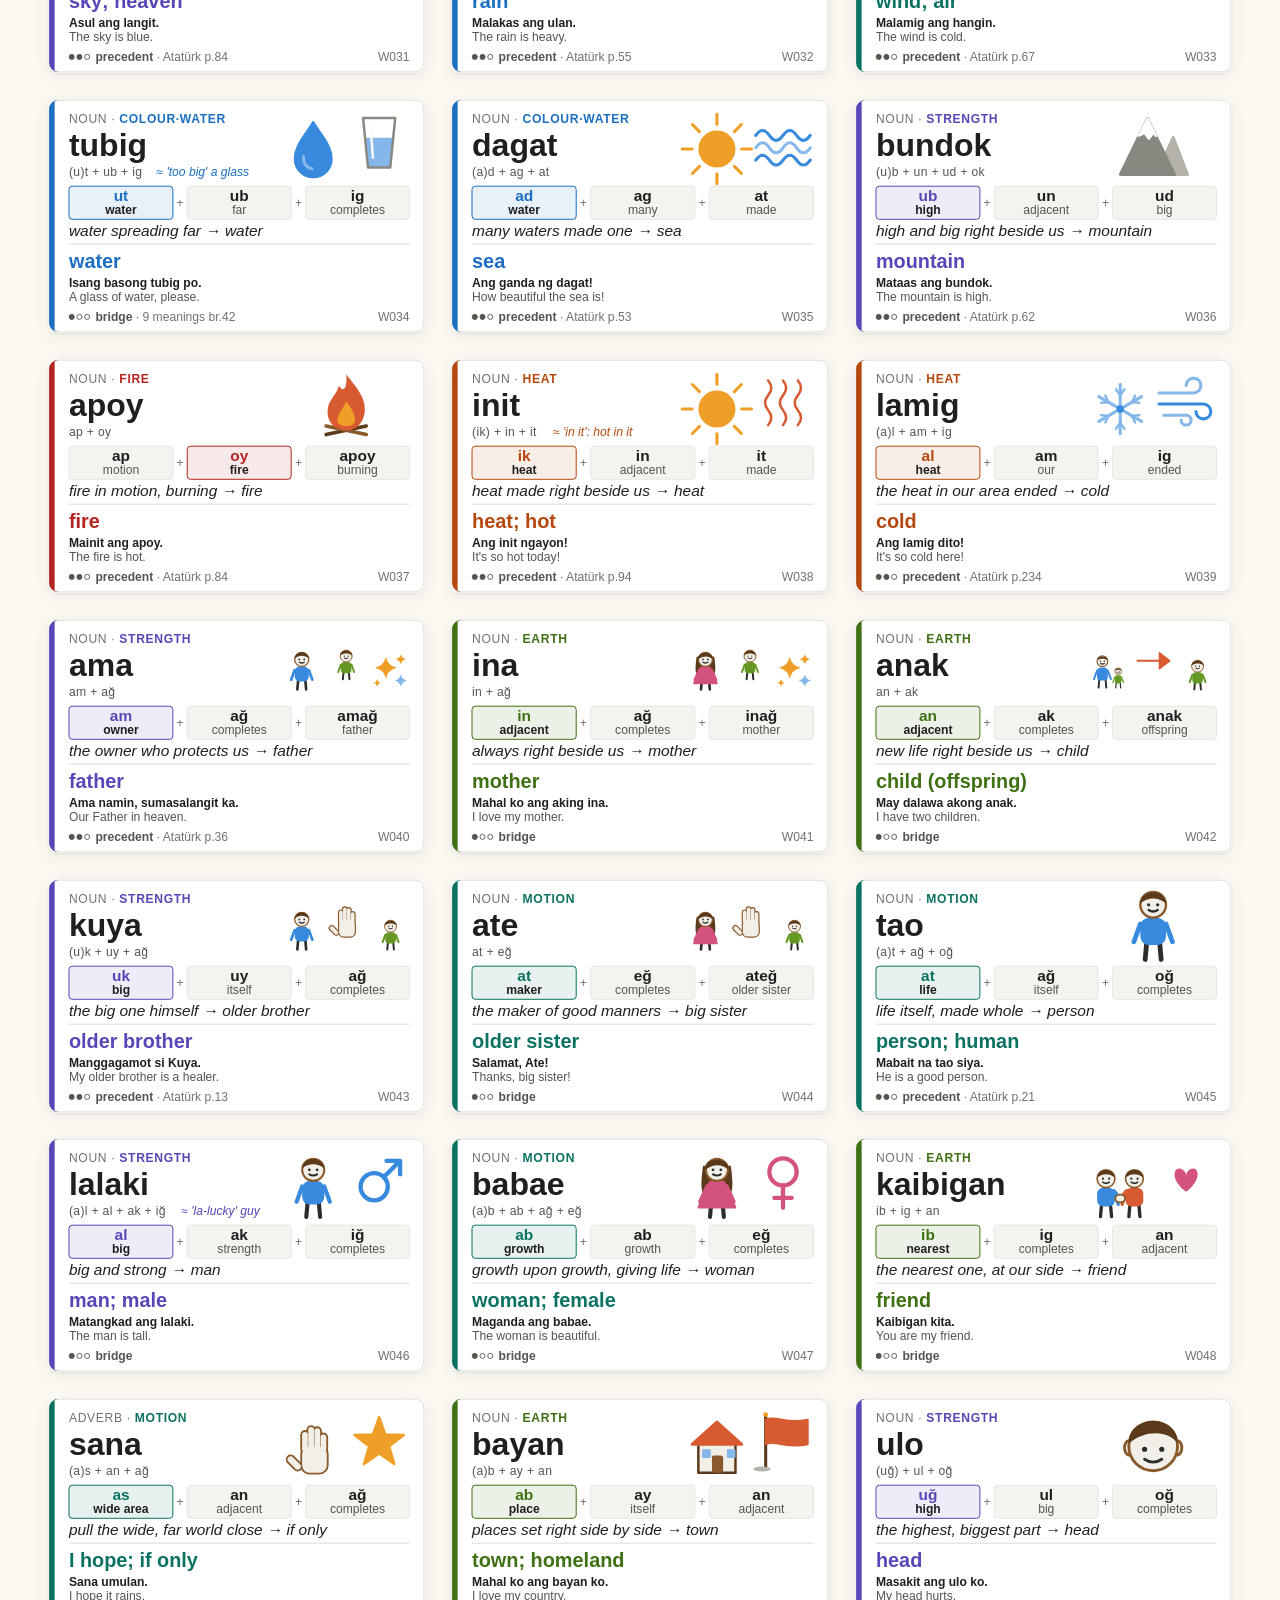
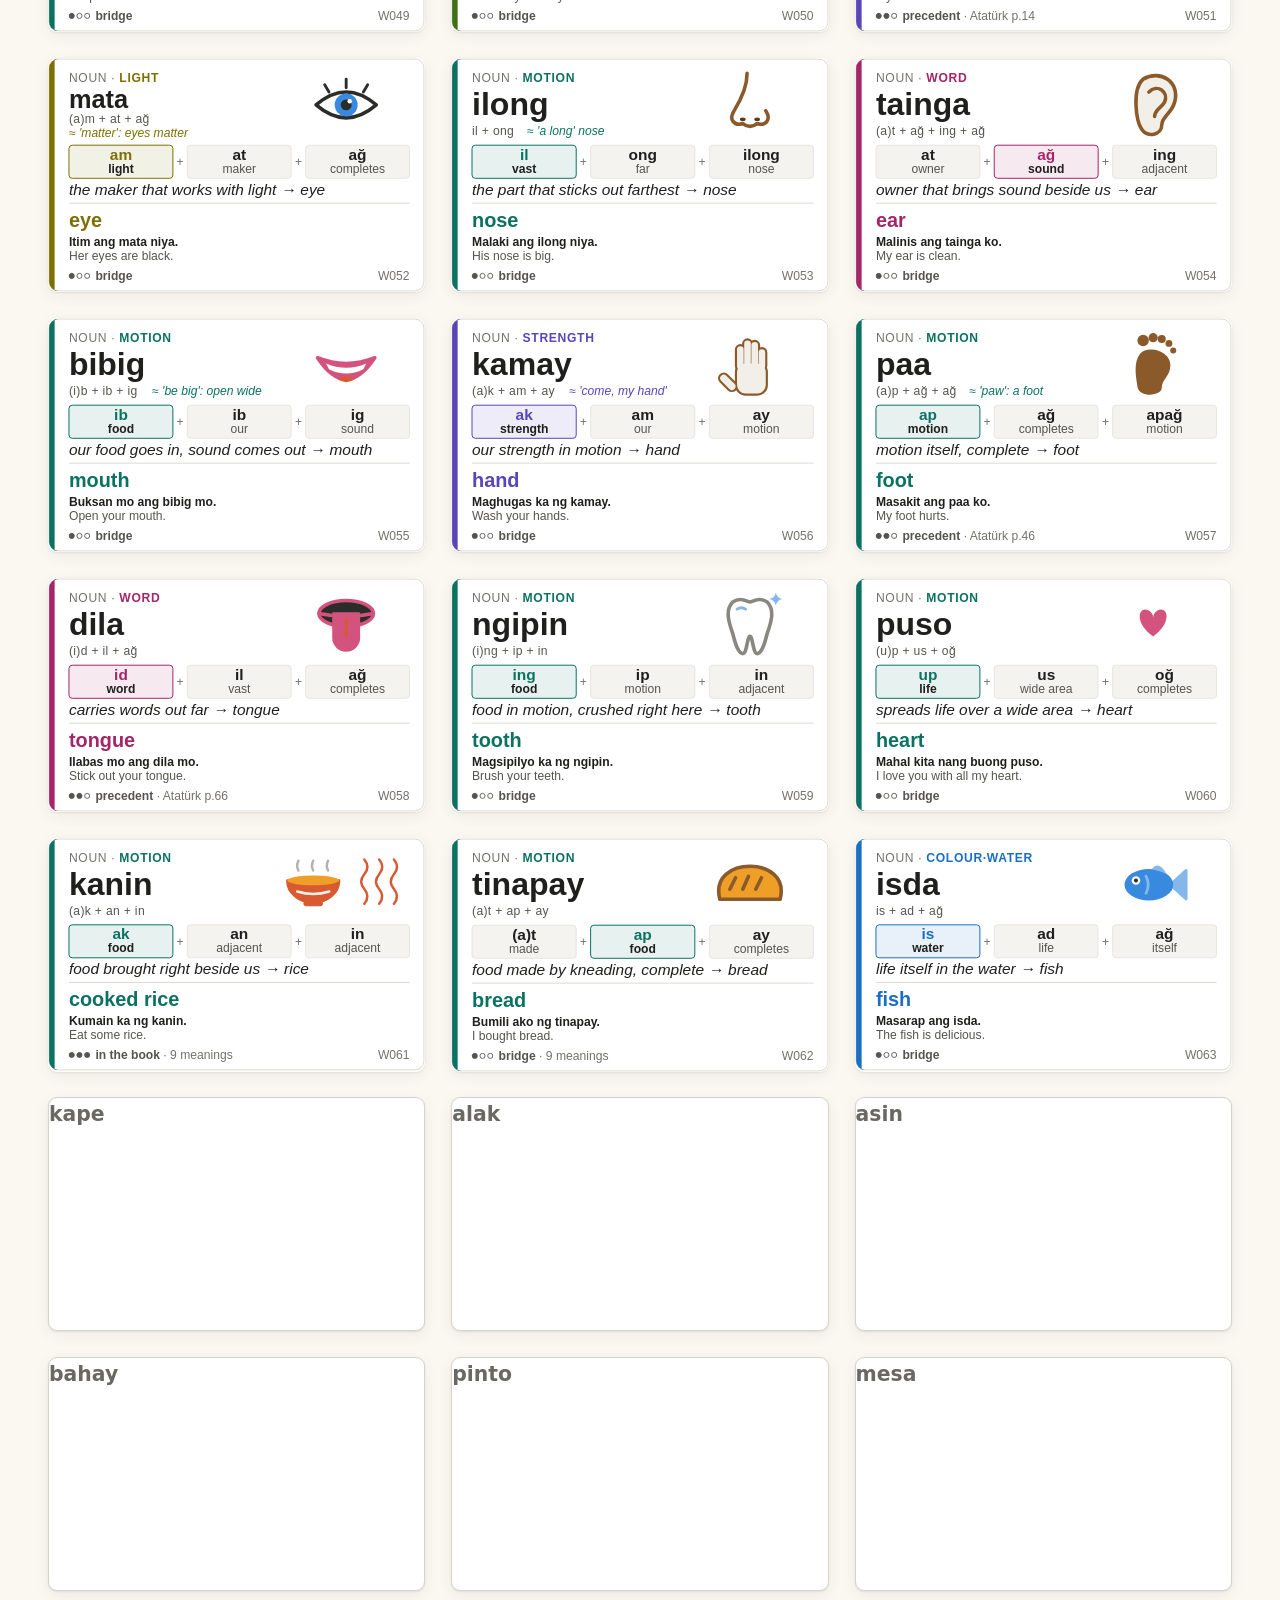
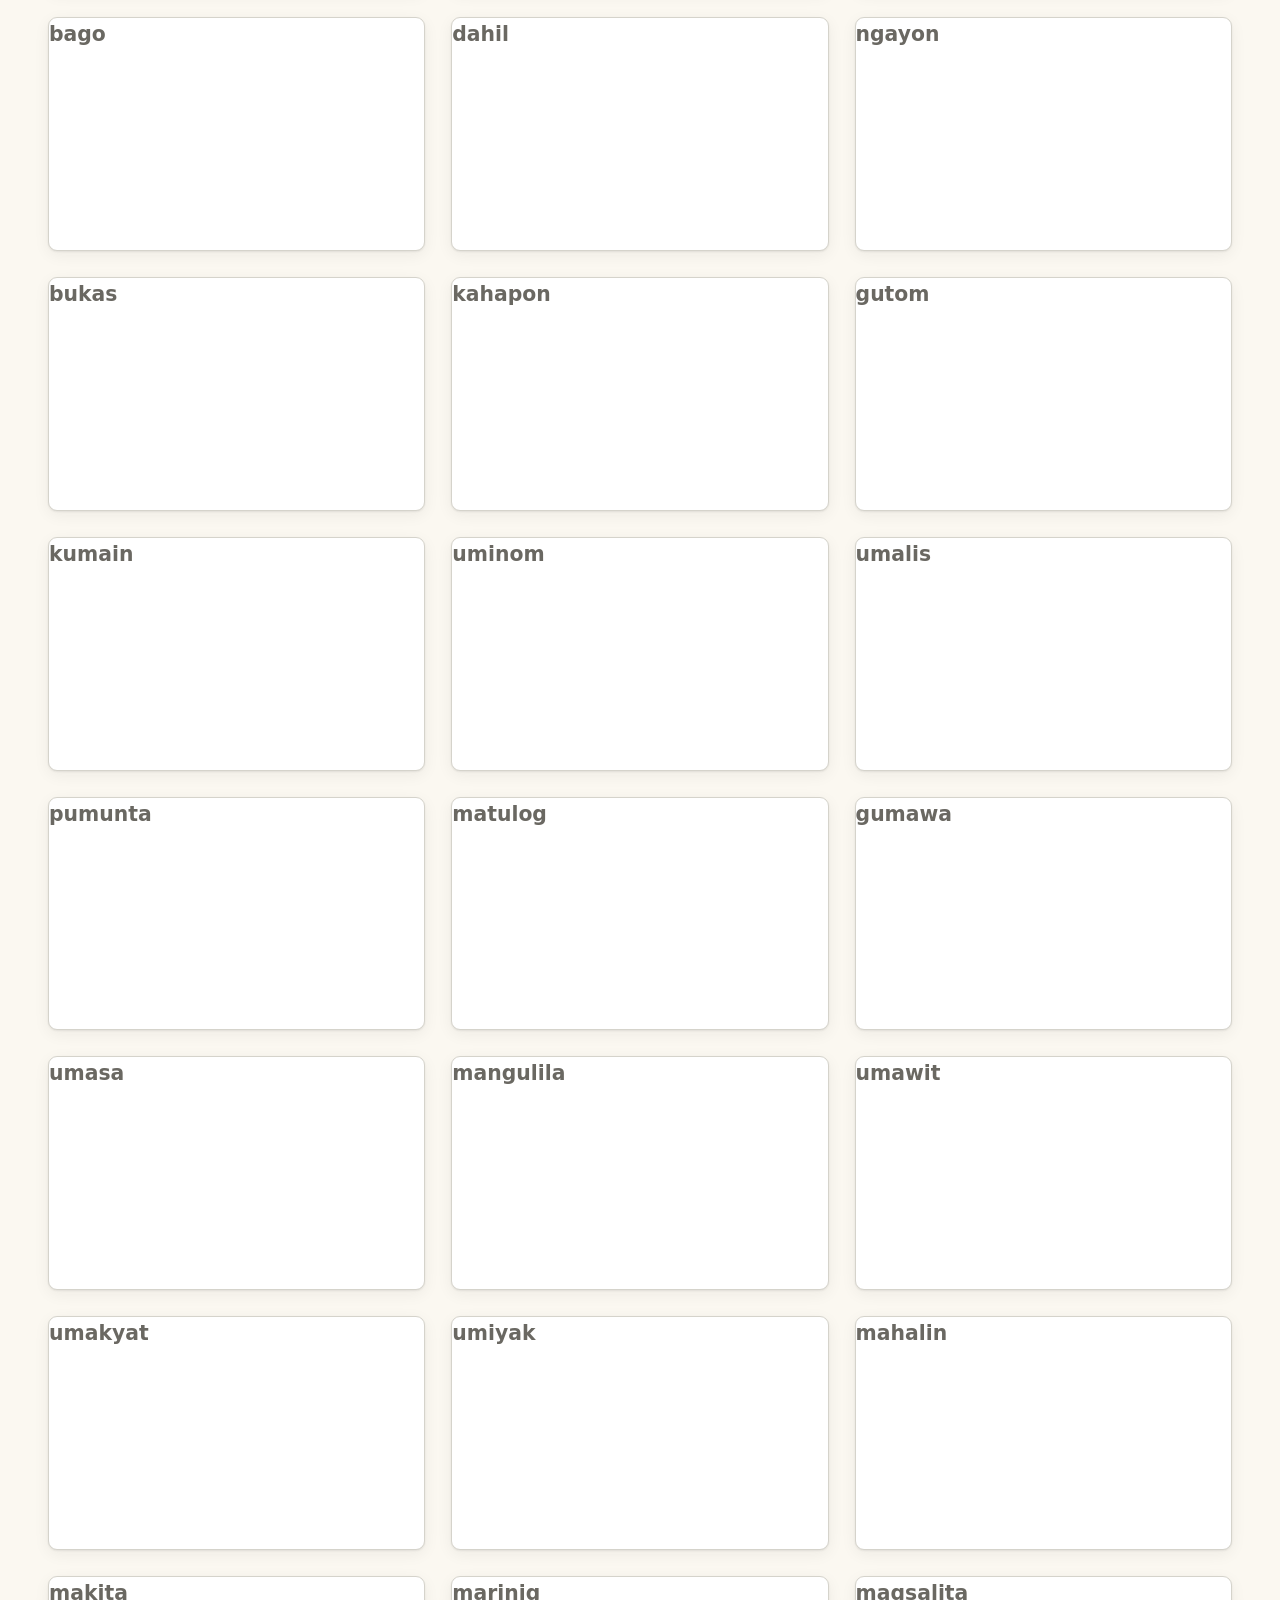
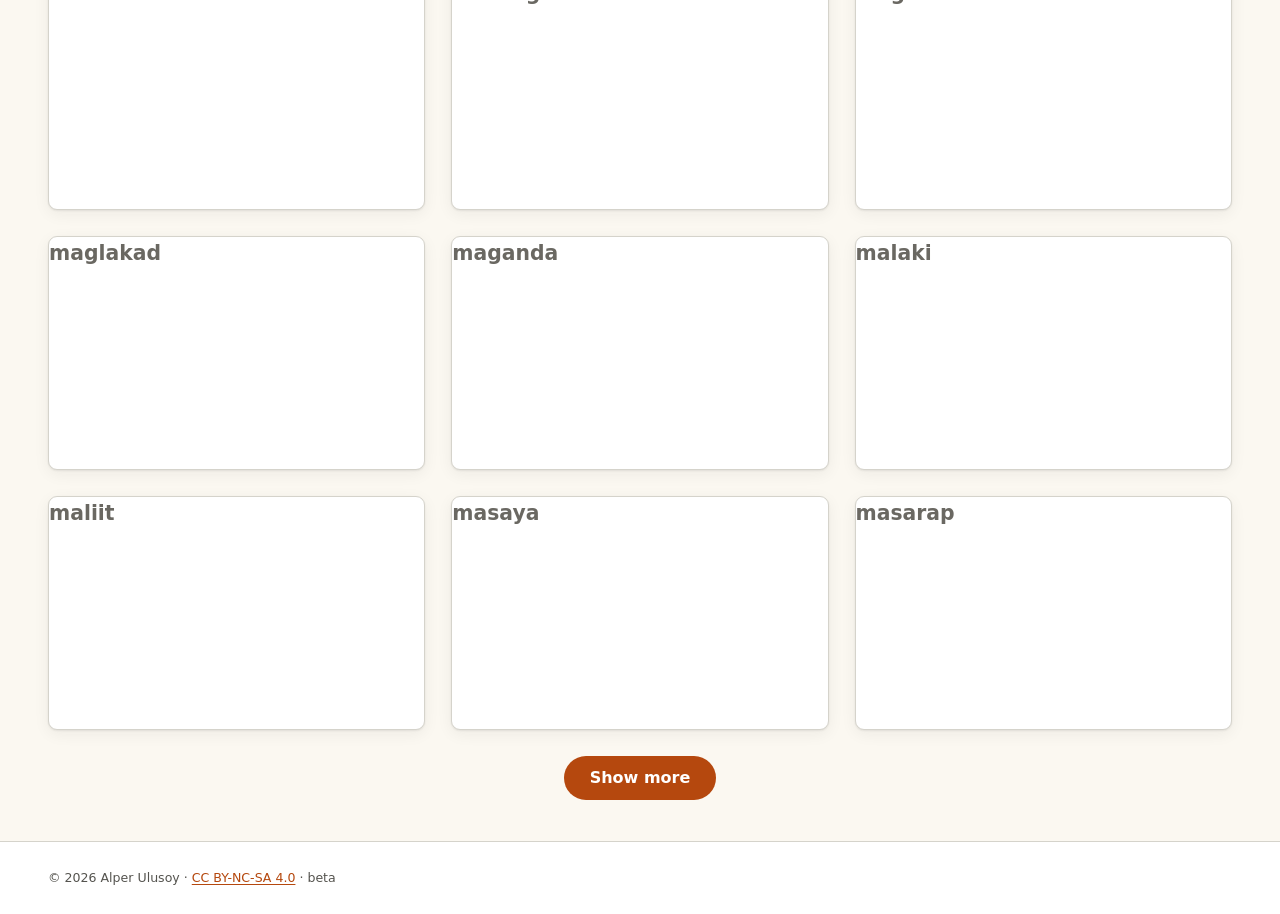
==== commit 5f8e2241: "K18 hece sırası (4 basamak), örnek cümle bağlantıları, okuma metinleri 1.1, TR/FIL v0.6 EN v0.5 Co-A" ====
--- a/en/index.html
+++ b/en/index.html
@@ -102,7 +102,7 @@
         <select id="hece-ed"></select>
       </div>
     </div>
-    <ul class="hece-grid" id="hece-grid"></ul>
+    <div class="hece-tiers" id="hece-grid"></div>
   </section>
 
   <!-- İNDİR -->
@@ -130,6 +130,7 @@
   <div class="modal-inner">
     <div class="modal-bar">
       <button type="button" class="btn ghost m-back" id="m-back" hidden>&#8592;</button>
+      <button type="button" class="btn ghost m-back" id="m-exback" hidden>&#8592;</button>
       <button type="button" class="icon-btn" id="m-prev" data-i18n-aria="prev">&#8592;</button>
       <span class="modal-no" id="m-no"></span>
       <button type="button" class="icon-btn" id="m-next" data-i18n-aria="next">&#8594;</button>
--- a/style.css
+++ b/style.css
@@ -243,6 +243,9 @@
 .ez { font-style: italic; font-size: var(--t1); line-height: 1.45; }
 .basis { font-size: var(--t-1); color: var(--ink-2); }
 .bridge { font-size: var(--t1); font-style: italic; color: var(--sun-deep); }
+.bridge-tanidik { font-style: normal; color: var(--ink-2, #5F5E5A); }
+.tag-tanidik { display: inline-block; margin-left: .4em; padding: 0 .45em; border: 1px solid currentColor; border-radius: 999px;
+  font-size: .8em; line-height: 1.5; color: var(--ink-3, #73716B); white-space: nowrap; }
 .ex p { margin: 0; }
 .ex .t { font-size: var(--t1); font-weight: 600; }
 .ex .u { color: var(--ink-2); }
@@ -262,6 +265,16 @@
 .hece dd { margin: 0; }
 .hece details { font-size: var(--t-1); color: var(--ink-2); }
 .hece summary { cursor: pointer; font-weight: 700; color: var(--sun); min-height: 2.75rem; display: flex; align-items: center; }
+/* K18: hece öğrenme basamakları */
+.hece-tier { margin: 0 0 var(--s2); }
+.tier-h { background: var(--white); border: 1px solid var(--line); border-left: 4px solid var(--sun); border-radius: var(--radius); padding: var(--s-1) var(--s0); margin: 0 0 var(--s0); }
+.tier-h h2 { display: flex; flex-wrap: wrap; align-items: center; gap: var(--s-2) var(--s-1); font-size: var(--t1); margin: 0; }
+.tier-h h2 > span:nth-child(2) { flex: 1 1 10rem; min-width: 0; }
+.tier-h .cnt { font-size: var(--t-1); font-weight: 400; color: var(--ink-3); margin-left: auto; }
+.tier-h .tier-note { margin: var(--s-2) 0 0; font-size: var(--t-1); color: var(--ink-2); }
+.tier-b { display: inline-flex; align-items: center; justify-content: center; min-width: 1.6em; height: 1.6em; padding: 0 0.3em; border-radius: 5px;
+  background: var(--sun); color: #fff; font-family: inherit; font-size: var(--t-1); font-weight: 800; line-height: 1; }
+.hece .glyph .tier-b { margin-right: var(--s-1); vertical-align: 0.15em; }
 
 /* ---------- indir ---------- */
 .dl-list { list-style: none; margin: 0 0 var(--s1); padding: 0; display: grid; gap: var(--s0); }
@@ -324,3 +337,60 @@
 code { font-family: ui-monospace, Menlo, Consolas, monospace; background: var(--box); padding: 0 0.236em; border-radius: 3px; }
 .filters-one { grid-template-columns: 1fr !important; max-width: 26rem; margin-bottom: var(--s1); }
 .filters-one .field { grid-column: auto !important; }
+
+/* ---------- okuma metinleri (K17) ---------- */
+.ok-list { list-style: none; margin: 0; padding: 0; display: grid; grid-template-columns: 1fr; gap: var(--s0); }
+.ok-item { background: var(--white); border: 1px solid var(--line); border-left: 6px solid var(--gc, var(--ink-3)); border-radius: var(--radius); box-shadow: var(--shadow); }
+.ok-item a, .ok-item.off { display: flex; flex-direction: column; gap: 0.236rem; padding: var(--s-1) var(--s0); min-height: 2.75rem; color: var(--ink); text-decoration: none; }
+.ok-item a:hover { background: rgb(232 163 23 / 8%); }
+.ok-item.off { color: var(--ink-3); }
+.ok-k { font-size: var(--t-1); font-weight: 700; letter-spacing: 0.05em; text-transform: uppercase; color: var(--ink-2); }
+.ok-t { font-size: var(--t1); font-weight: 700; line-height: 1.3; }
+.ok-u { color: var(--ink-2); }
+.ok-n { font-size: var(--t-1); color: var(--ink-3); }
+.ok-ver { font-size: var(--t-1); color: var(--ink-3); margin: var(--s-1) 0; font-variant-numeric: tabular-nums; }
+.ok-view { max-width: 46rem; }
+.ok-top { margin: 0 0 var(--s-1); }
+.ok-top a { display: inline-flex; align-items: center; min-height: 2.75rem; font-weight: 600; }
+.ok-kicker { display: flex; align-items: center; gap: var(--s-2); margin: 0; font-size: var(--t-1); font-weight: 700; letter-spacing: 0.05em; text-transform: uppercase; color: var(--ink-2); }
+.ok-kicker .dot { width: 0.618em; height: 0.618em; border-radius: 50%; background: var(--gc); }
+.ok-view h1 { margin: var(--s-2) 0 0; outline: none; }
+.ok-sub { color: var(--ink-2); font-size: var(--t1); margin: 0 0 var(--s0); }
+.ok-tools { display: flex; flex-wrap: wrap; align-items: center; gap: var(--s-1) var(--s0); margin-bottom: var(--s0); }
+.ok-tools .ok-ver { margin: 0; }
+.ok-text { list-style: none; counter-reset: ok; margin: 0; padding: 0; display: grid; gap: var(--s-1); }
+.ok-s { counter-increment: ok; position: relative; background: var(--white); border: 1px solid var(--line); border-radius: var(--radius); padding: var(--s-1) var(--s0) var(--s-1) var(--s2); scroll-margin: var(--s3); outline: none; }
+.ok-s::before { content: counter(ok); position: absolute; left: var(--s-1); top: var(--s-1); font-size: var(--t-1); color: var(--ink-3); font-variant-numeric: tabular-nums; line-height: 2.2; }
+.ok-s.hl { border-color: var(--gold); box-shadow: 0 0 0 3px rgb(232 163 23 / 35%); background: #FFFCF3; }
+.ok-s:focus-visible { outline: 3px solid var(--focus); outline-offset: 2px; }
+.ok-l { font-size: var(--t1); line-height: 1.9; margin: 0; }
+.ok-c { color: var(--ink-2); margin: var(--s-2) 0 0; line-height: 1.5; }
+.ok-text.no-cev .ok-c { display: none; }
+.ok-w {
+  font: inherit; color: inherit; background: none; border: 0; padding: 0.1em 0.05em; margin: 0; cursor: pointer;
+  text-decoration: underline dotted var(--gc, var(--ink-3)); text-decoration-thickness: 2px; text-underline-offset: 0.22em;
+  border-radius: 3px; min-height: 1.75rem;
+}
+.ok-w:hover { background: rgb(232 163 23 / 16%); text-decoration-style: solid; }
+.ex .ex-w { font-weight: inherit; min-height: 0; }
+.ok-pn { display: flex; flex-wrap: wrap; justify-content: space-between; gap: var(--s-1); margin-top: var(--s1); }
+.ok-pn .btn { display: inline-flex; align-items: center; gap: 0.382em; text-decoration: none; }
+.ok-pn .btn.off { opacity: .4; cursor: default; border-color: var(--line); color: var(--ink-3); }
+.ok-pn-t { font-weight: 400; color: var(--ink-2); }
+.ok-chips { list-style: none; margin: 0; padding: 0; display: flex; flex-wrap: wrap; gap: var(--s-2); }
+.ok-chips li {
+  display: inline-flex; align-items: center; flex-wrap: wrap; min-height: 2.75rem; padding: 0 var(--s-2); border-radius: 999px;
+  border: 1px solid var(--line); border-left: 4px solid var(--gc, var(--ink-3)); background: var(--white); font-size: var(--t-1); font-weight: 600;
+}
+.ok-chips a { display: inline-flex; align-items: center; justify-content: center; min-height: 2.75rem; min-width: 2.25rem; padding: 0 var(--s-2); color: var(--ink); border-radius: 999px; }
+.ok-chips a.ok-cn { color: var(--sun); }
+.ok-chips a:hover { background: rgb(232 163 23 / 16%); }
+.ok-ck { padding: 0 var(--s-2); color: var(--ink-2); }
+.modal-no { white-space: nowrap; }
+.m-back { min-height: 2.75rem; padding: 0 var(--s0); white-space: nowrap; font-size: var(--t-1); }
+@media (min-width: 40rem) {
+  .ok-list { grid-template-columns: repeat(2, 1fr); }
+}
+@media (min-width: 64rem) {
+  .ok-list { grid-template-columns: repeat(3, 1fr); }
+}
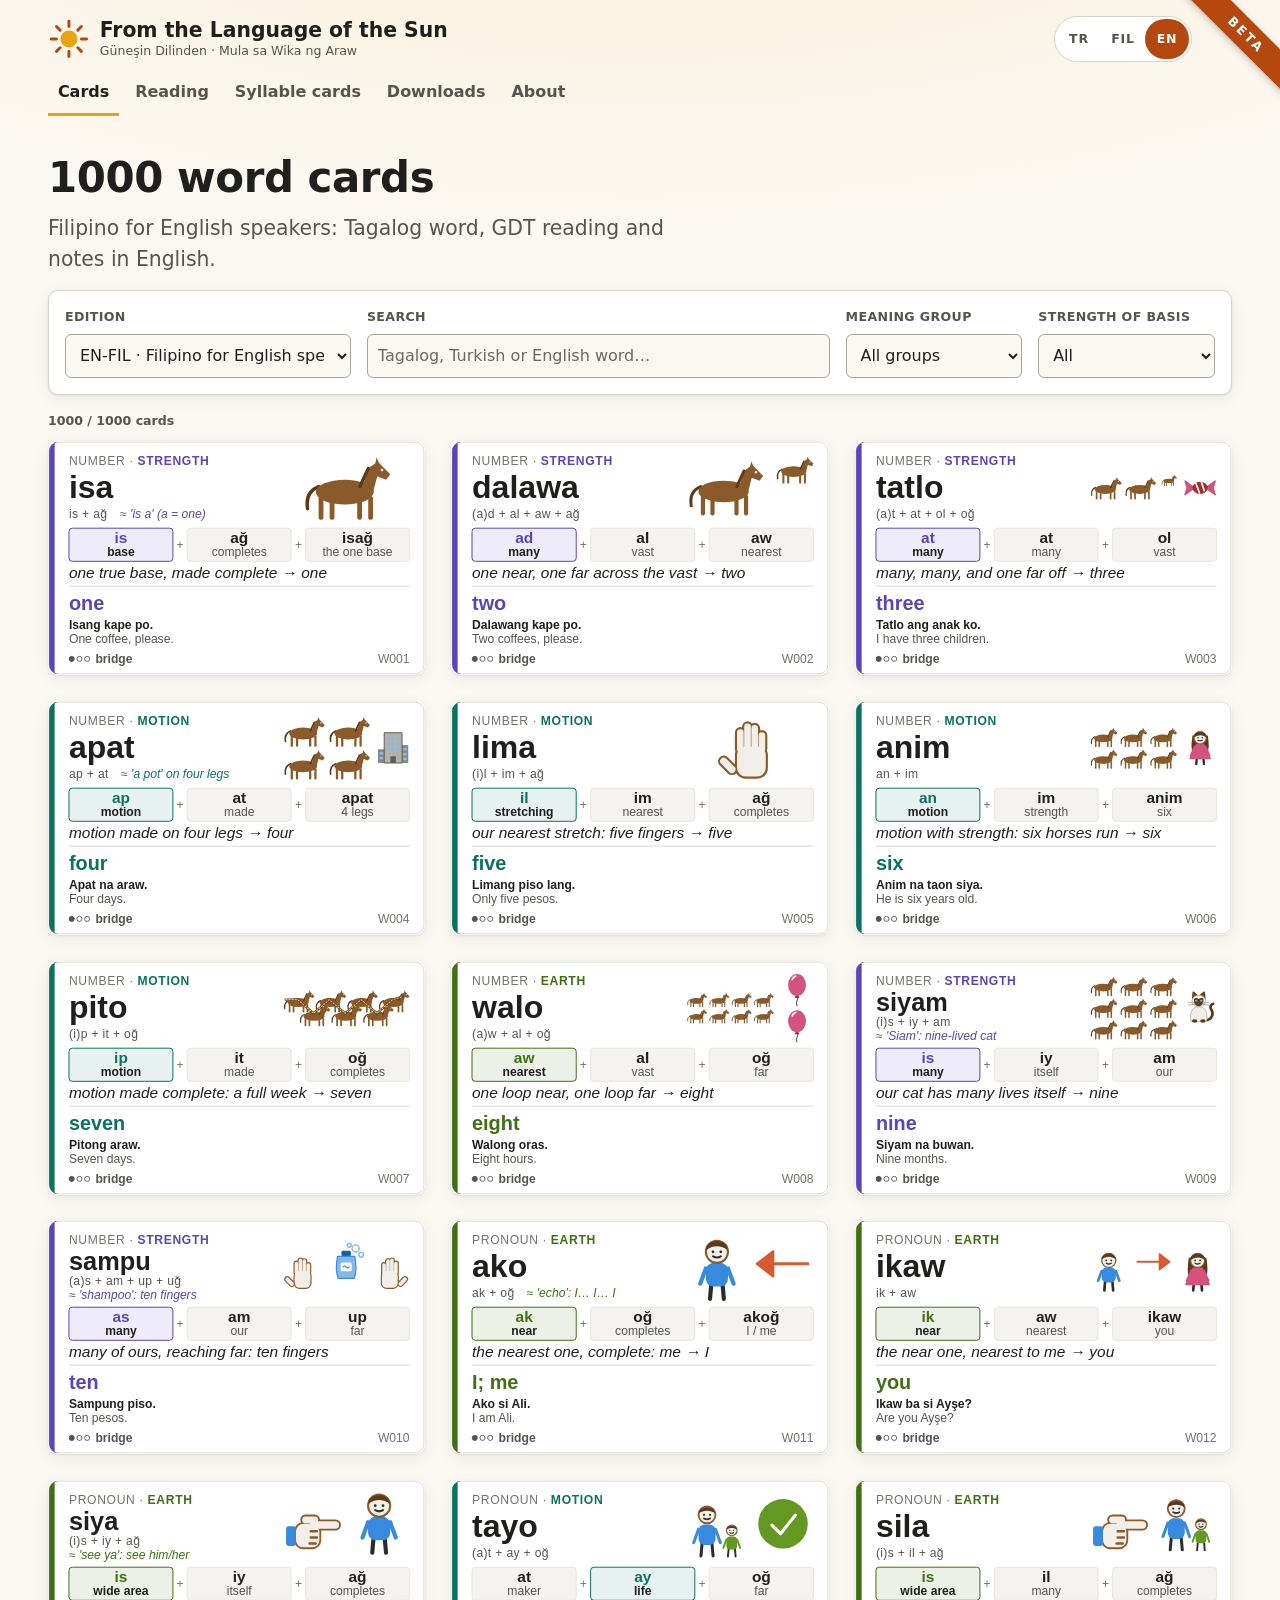
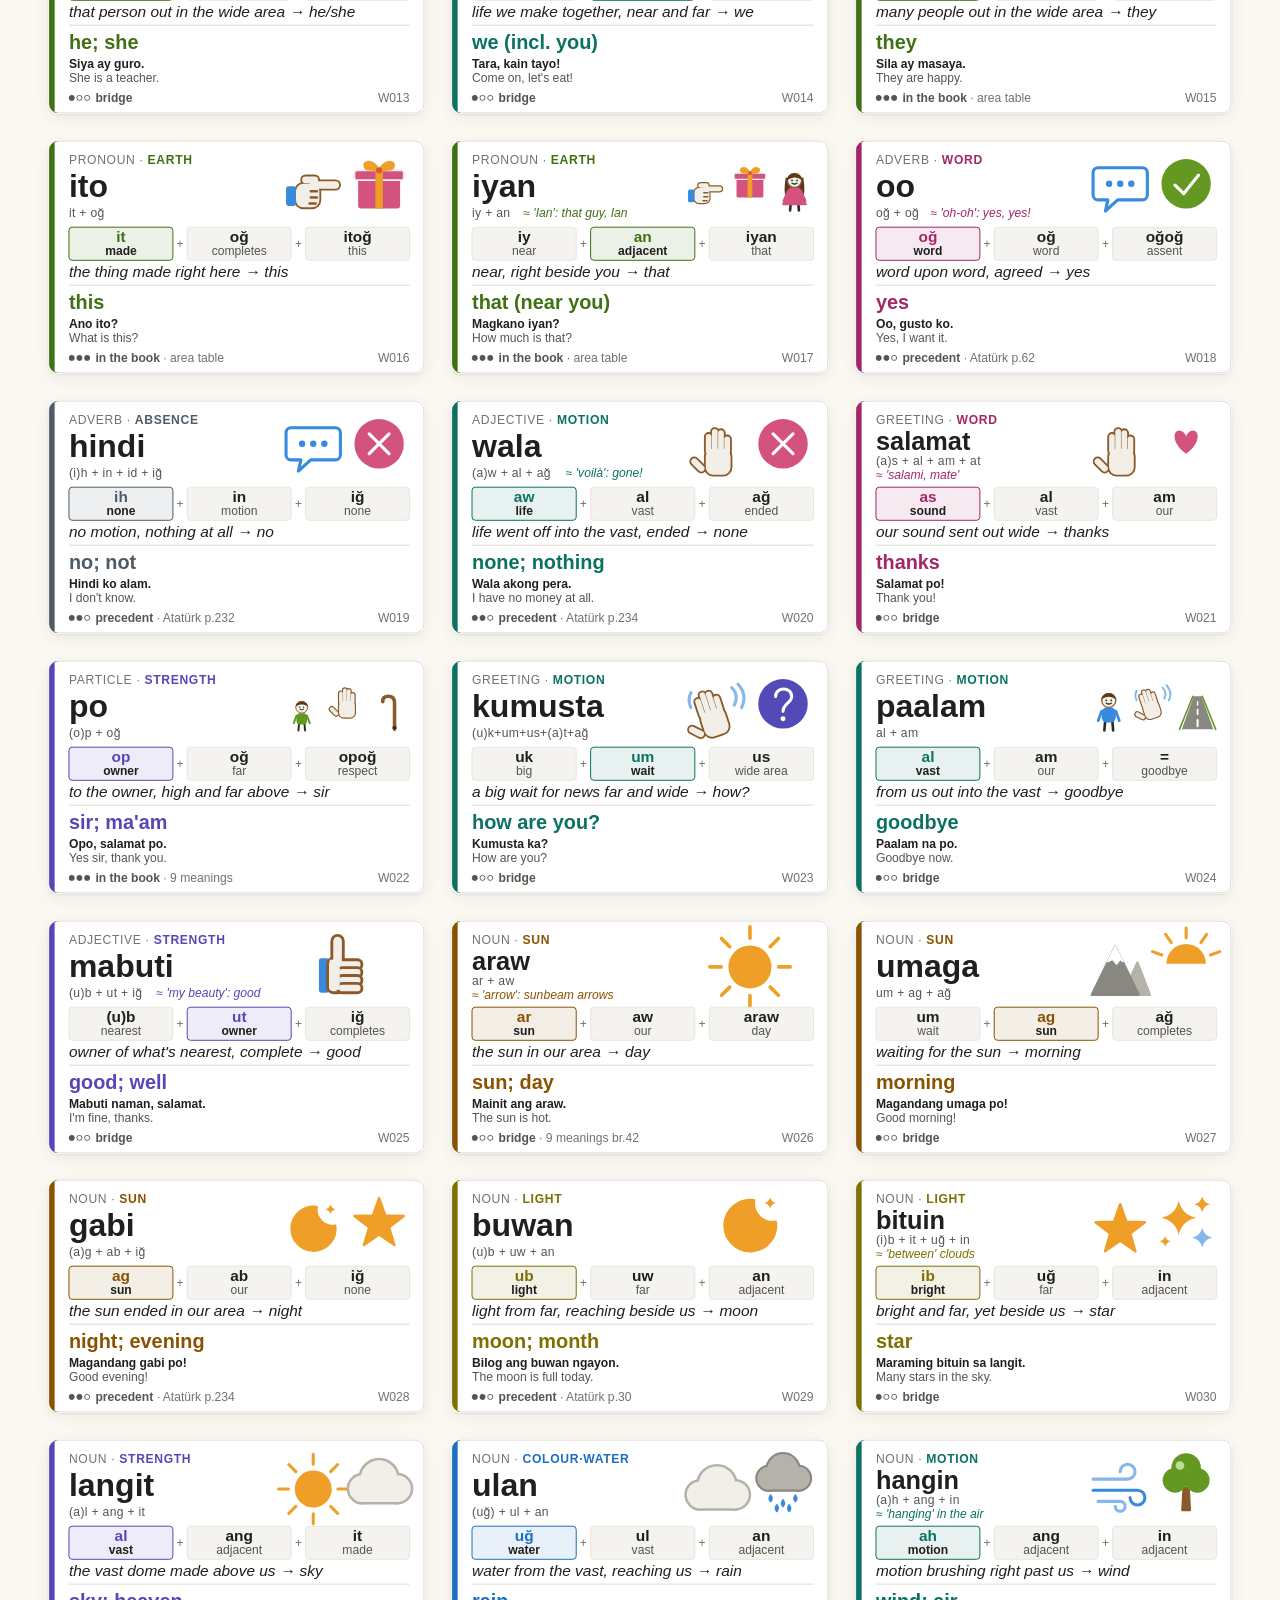
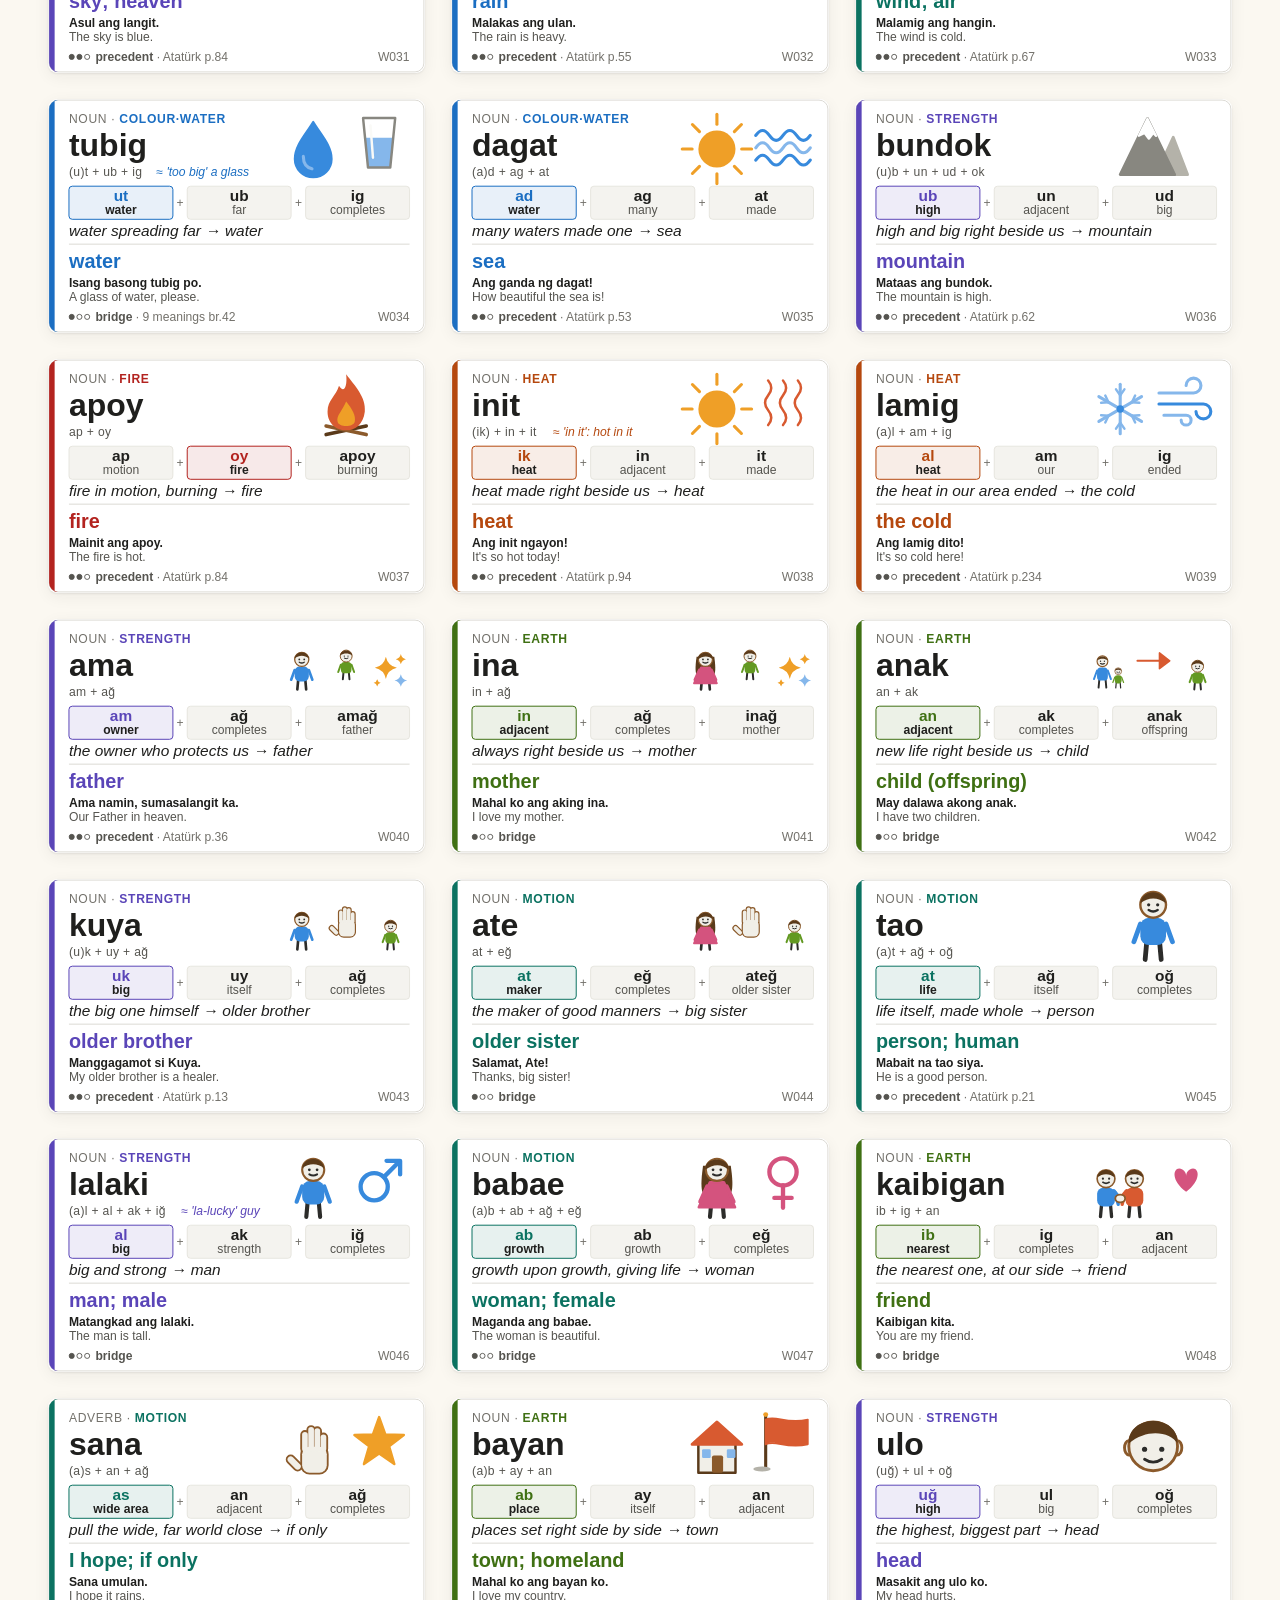
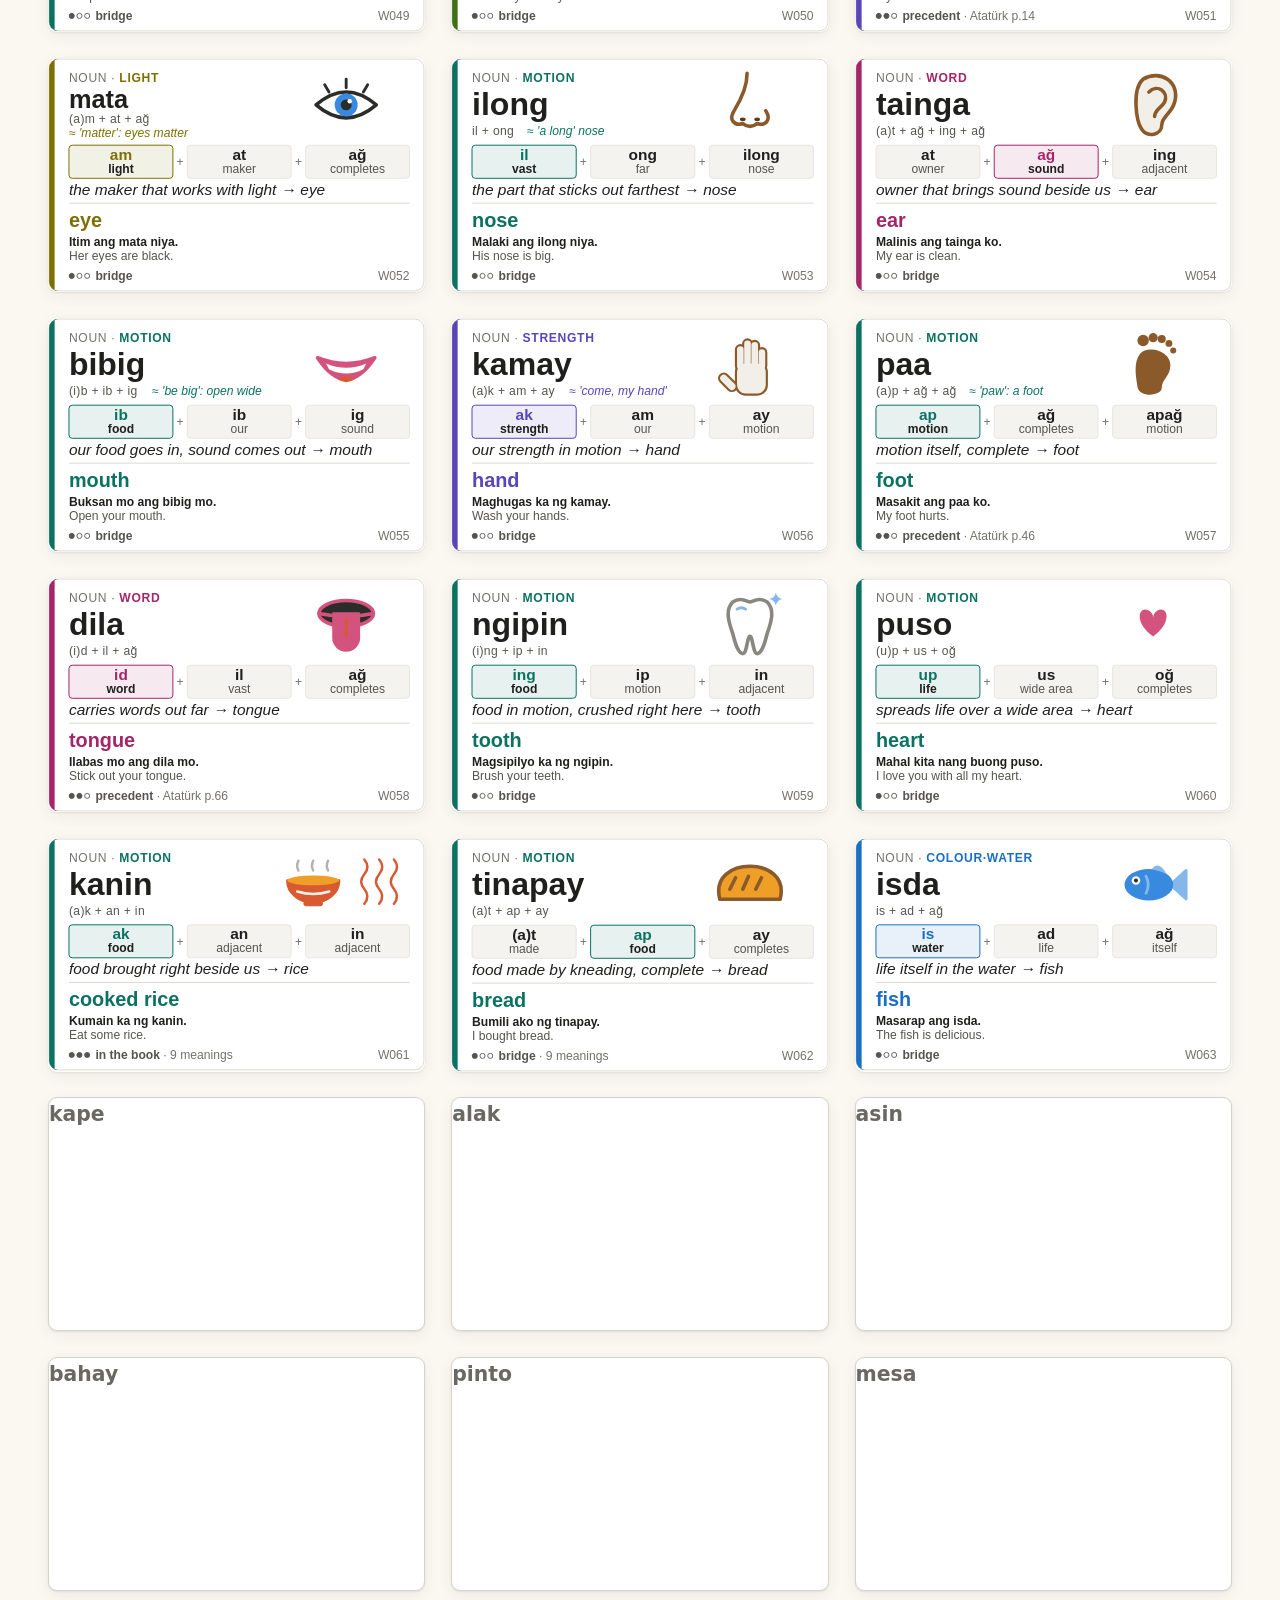
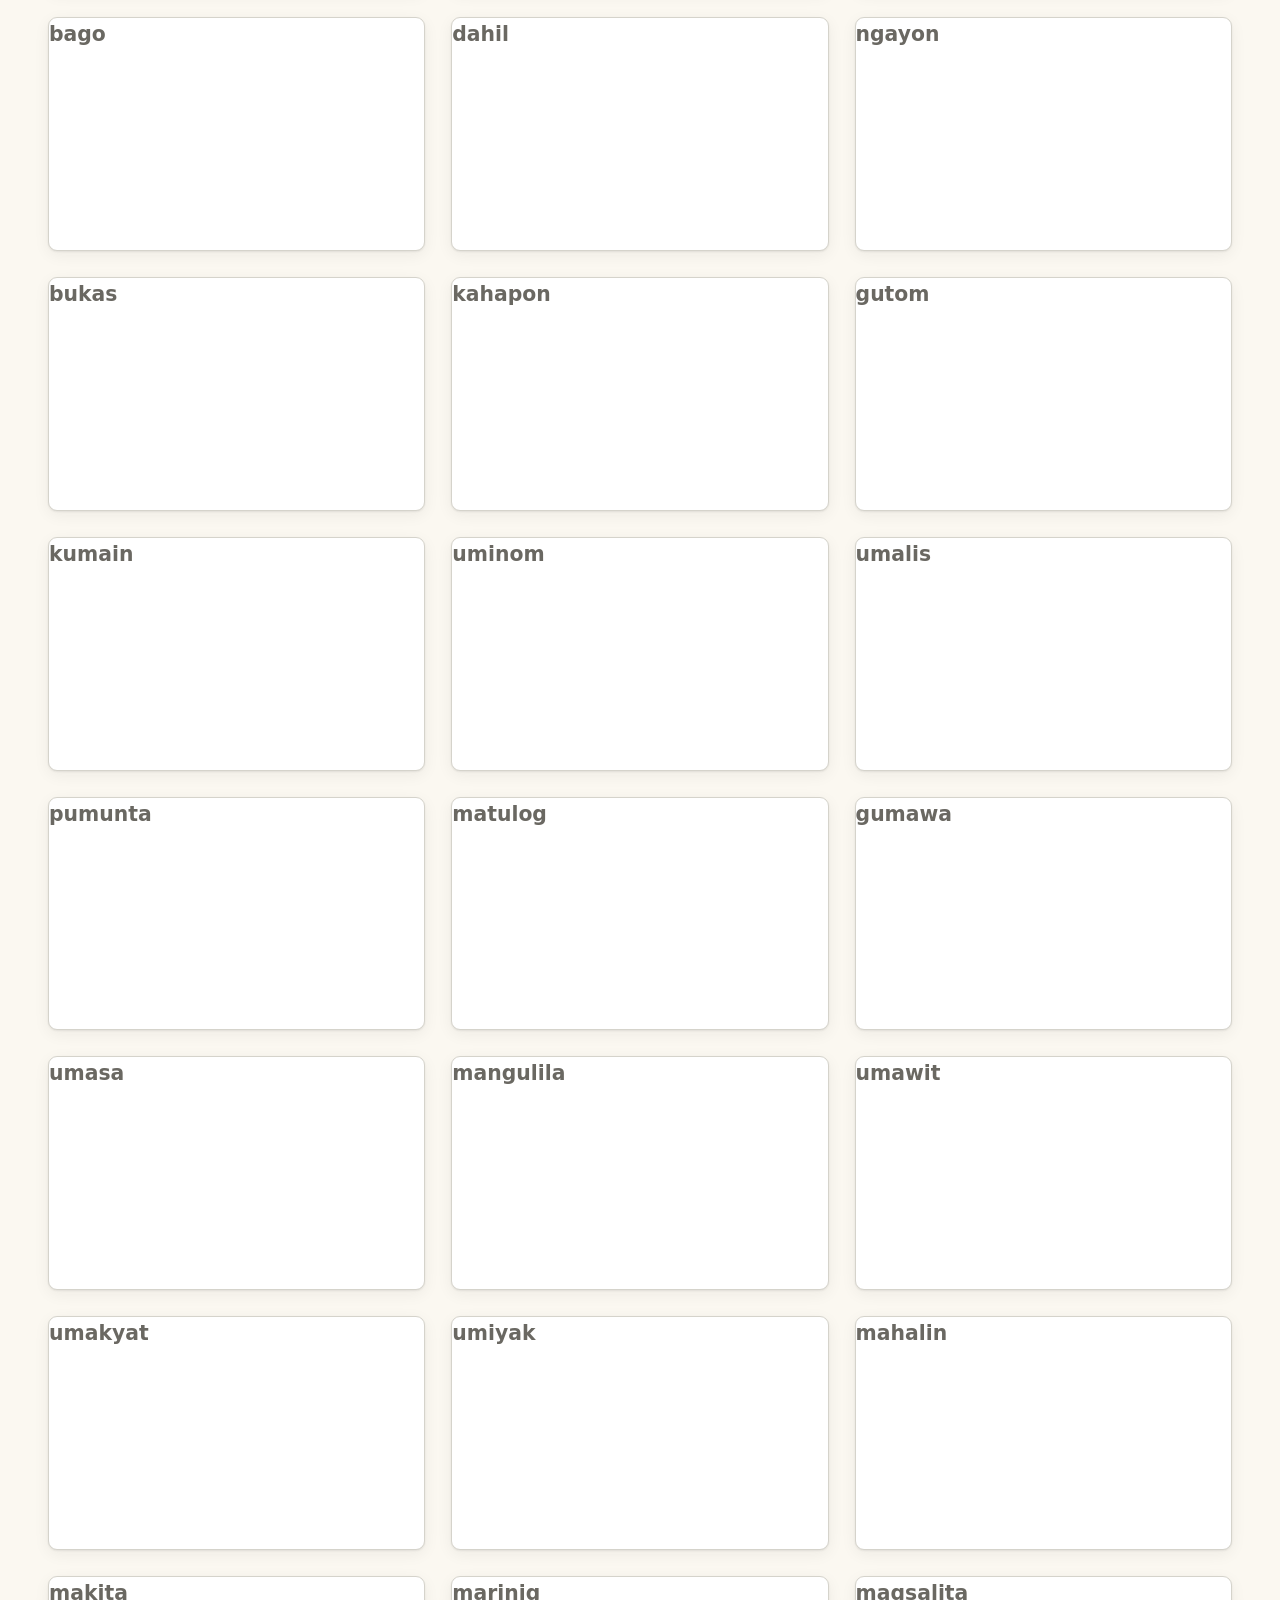
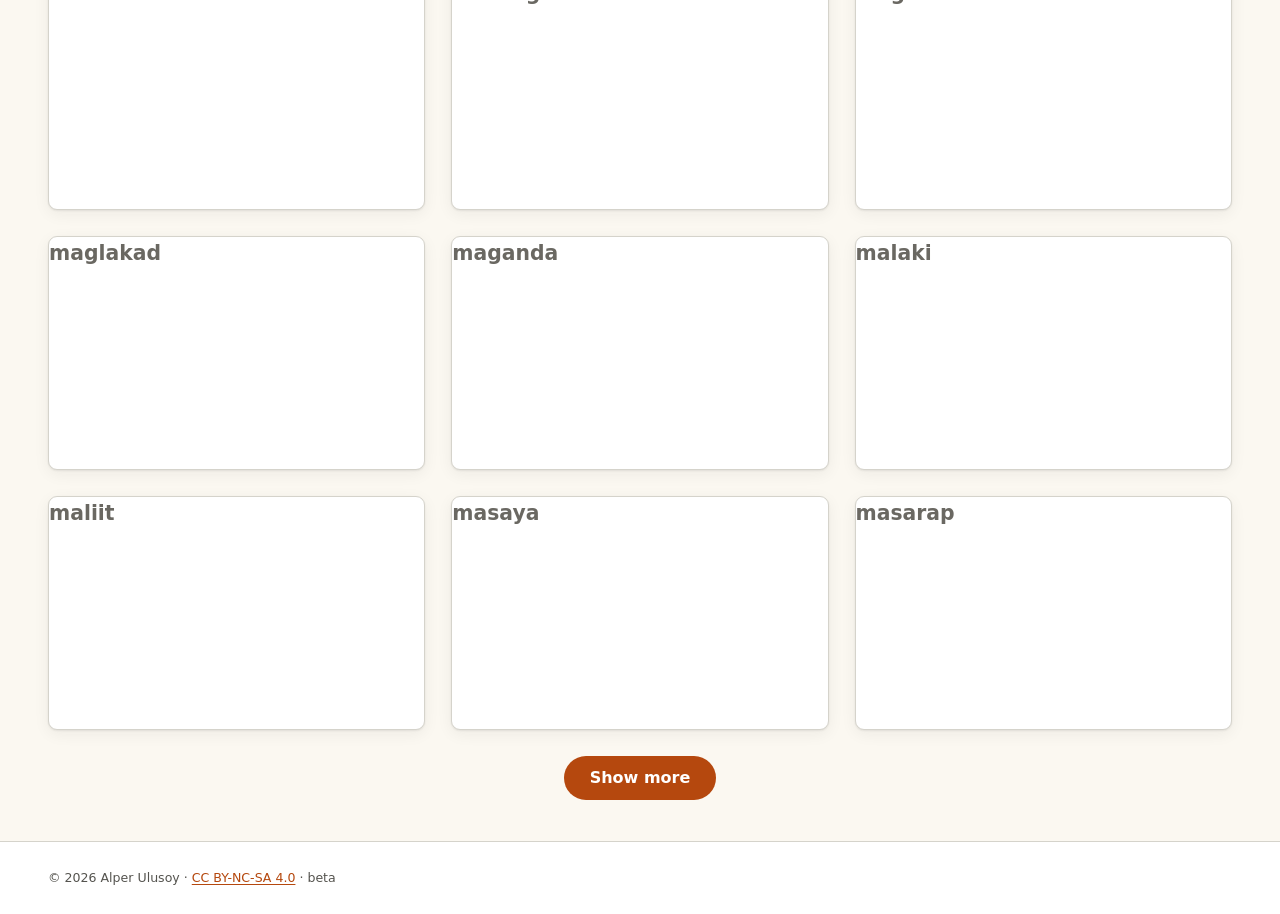
==== commit 2e8caee6: "K19 ek: 8 kart takası (parca_05); init/lamig başlıkları; metinler 1.3; TR/FIL v0.8, EN v0.7 Giren: m" ====
--- a/en/index.html
+++ b/en/index.html
@@ -1,5 +1,5 @@
 <!doctype html>
-<html lang="en" data-root="../" data-ui="en">
+<html lang="en" data-root="../" data-ui="en" data-v="26fa954017">
 <head>
 <meta charset="utf-8">
 
@@ -8,7 +8,7 @@
 <meta name="description" content="Ücretsiz 1000 kelimelik resimli kart projesi: Türkçe ↔ Filipince (Tagalog) ↔ English. Güneş Dil Teorisi okumaları ezber köprüsü olarak kullanılır.">
 <meta name="theme-color" content="#B5480E">
 <link rel="icon" href="data:image/svg+xml,%3Csvg xmlns='http://www.w3.org/2000/svg' viewBox='0 0 64 64'%3E%3Ccircle cx='32' cy='32' r='14' fill='%23E8A317'/%3E%3Cg stroke='%23B5480E' stroke-width='5' stroke-linecap='round'%3E%3Cpath d='M32 4v8M32 52v8M4 32h8M52 32h8M12 12l6 6M46 46l6 6M12 52l6-6M46 18l6-6'/%3E%3C/g%3E%3C/svg%3E">
-<link rel="stylesheet" href="../style.css">
+<link rel="stylesheet" href="../style.css?v=26fa954017">
 <link rel="canonical" href="https://alperu82.github.io/gunesin-dilinden/en/">
 <link rel="alternate" hreflang="tr" href="https://alperu82.github.io/gunesin-dilinden/tr/">
 <link rel="alternate" hreflang="fil" href="https://alperu82.github.io/gunesin-dilinden/fil/">
@@ -141,6 +141,6 @@
 </dialog>
 
 <noscript><p class="wrap note">Bu site JavaScript gerektirir. · Kailangan ng JavaScript. · This site needs JavaScript.</p></noscript>
-<script src="../app.js" defer></script>
+<script src="../app.js?v=26fa954017" defer></script>
 </body>
 </html>
